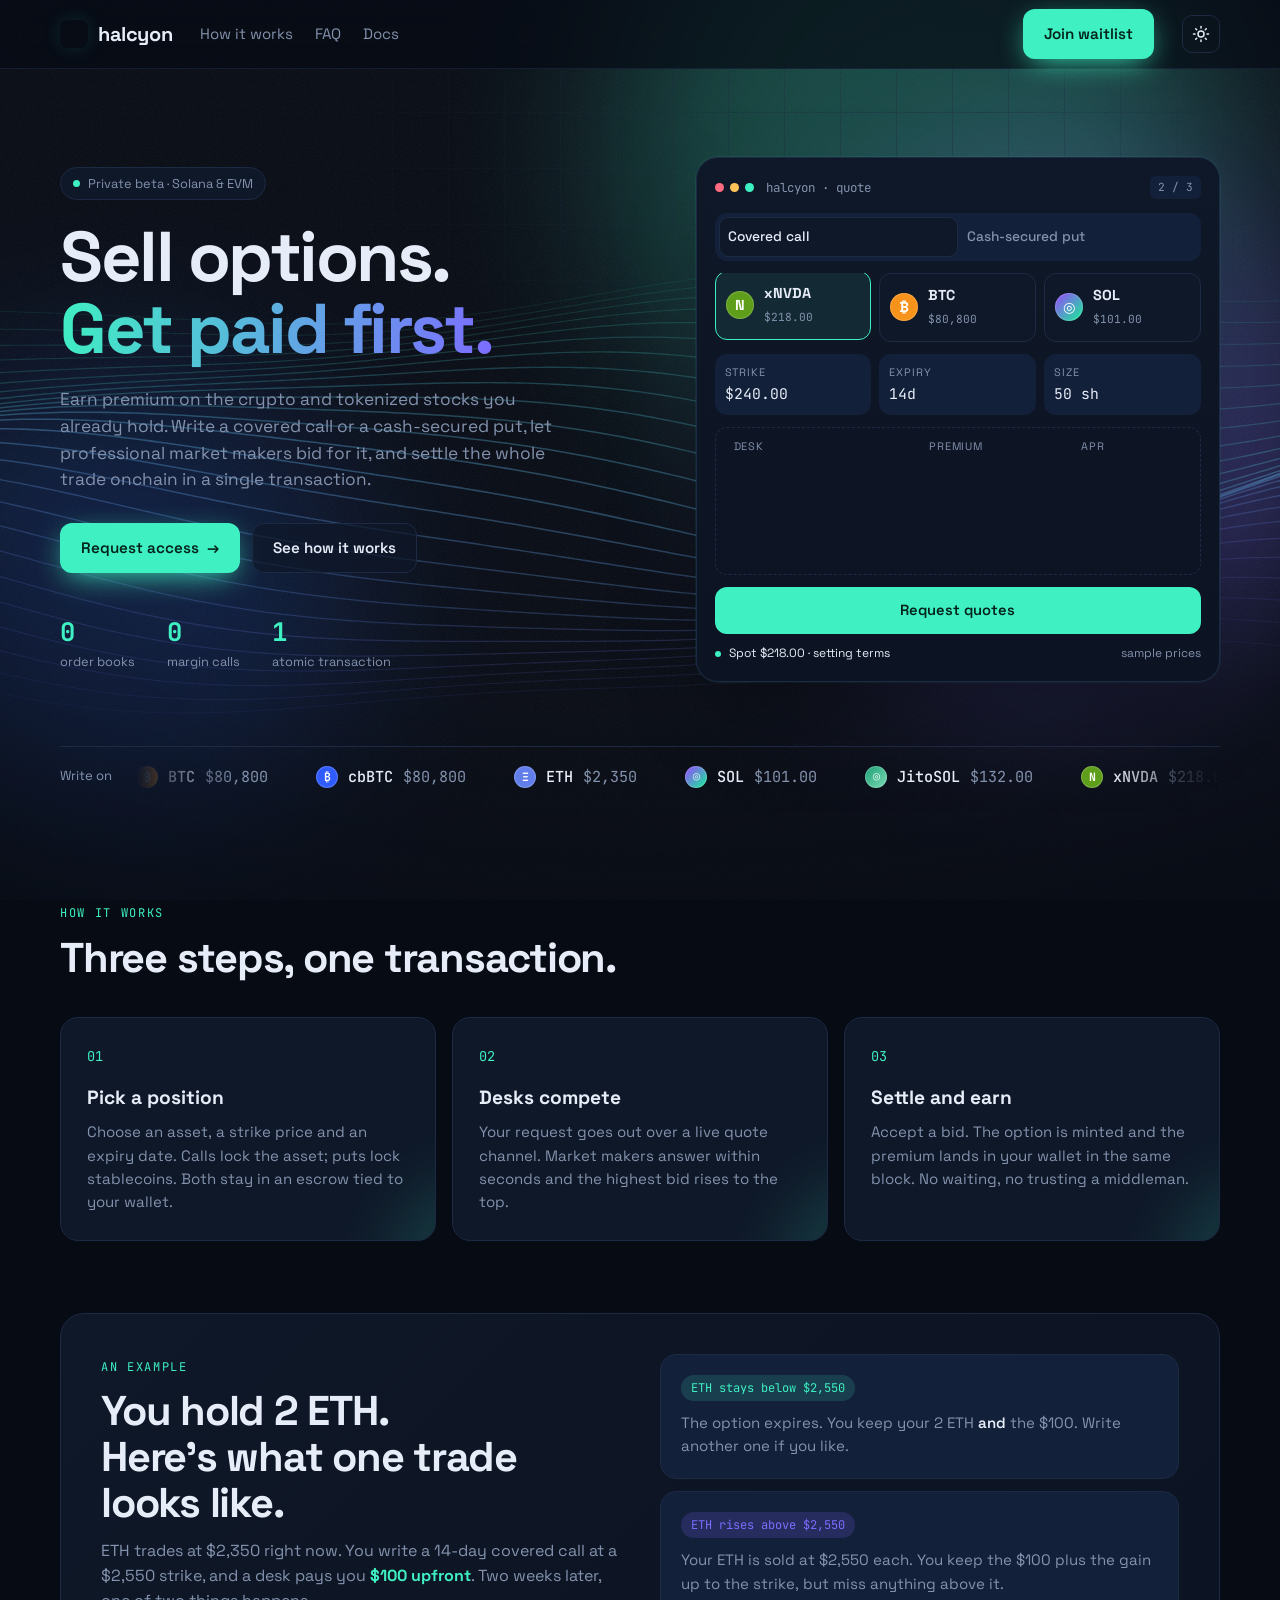
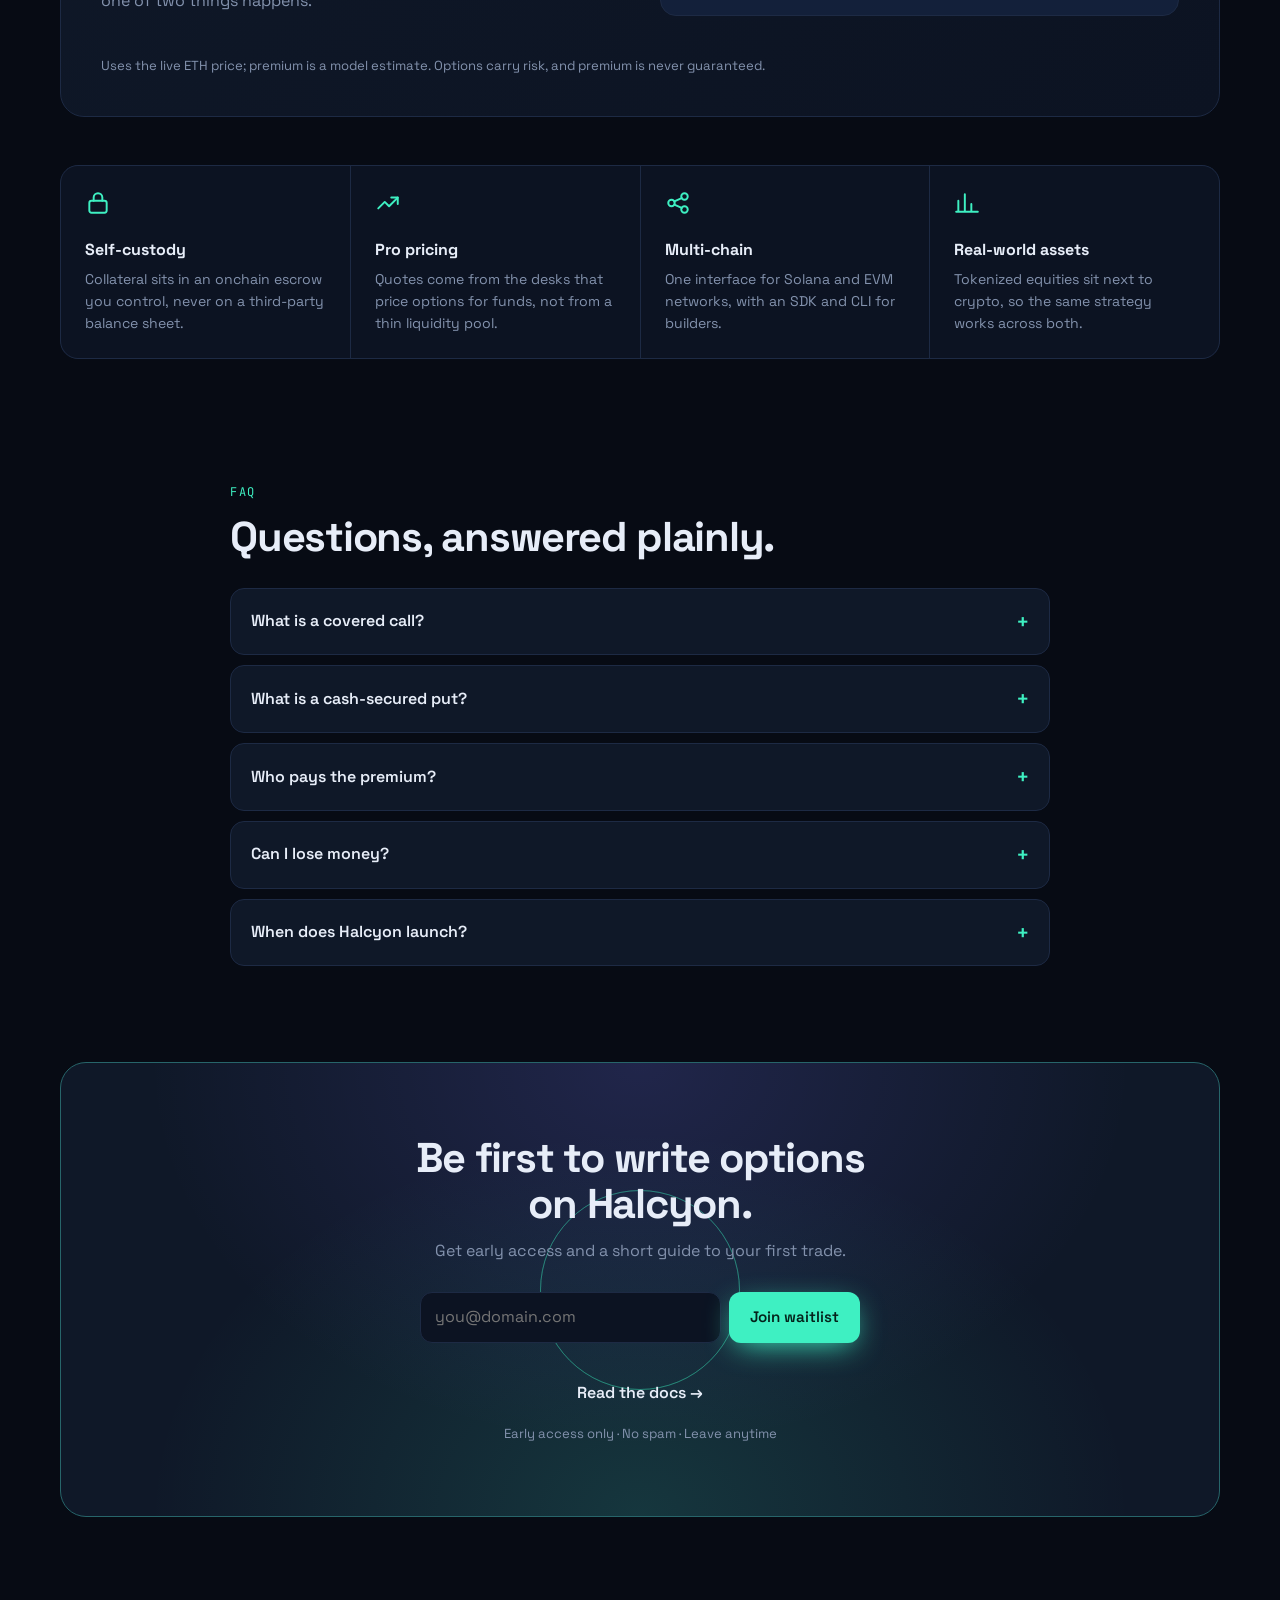
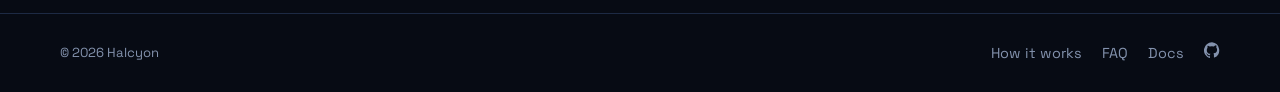
==== index.html @ 03e7f12b "First version of Halcyon site" ====
<!doctype html>
<html lang="en">
<head>
<meta charset="utf-8">
<meta name="viewport" content="width=device-width, initial-scale=1">
<title>Halcyon — Sell options, get paid first</title>
<meta name="description" content="Earn option premium on crypto and tokenized stocks. Market makers compete for your trade and it settles onchain in one transaction.">
<meta property="og:title" content="Halcyon — Sell options, get paid first">
<meta property="og:description" content="Earn option premium on crypto and tokenized stocks. Market makers compete, settlement is onchain.">
<meta property="og:type" content="website">
<meta property="og:url" content="https://usehalcyon.xyz/">
<link rel="canonical" href="https://usehalcyon.xyz/">
<meta name="twitter:card" content="summary">
<meta name="theme-color" content="#070b14">
<link rel="icon" href="favicon.svg" type="image/svg+xml">
<link rel="preconnect" href="https://fonts.googleapis.com">
<link rel="preconnect" href="https://fonts.gstatic.com" crossorigin>
<link href="https://fonts.googleapis.com/css2?family=Space+Grotesk:wght@400;500;600;700&family=JetBrains+Mono:wght@400;500&display=swap" rel="stylesheet">
<link rel="stylesheet" href="styles.css">
<script>try{var t=localStorage.getItem("halcyon-theme");if(t)document.documentElement.dataset.theme=t;}catch(e){}</script>
</head>
<body>
<a href="#main" class="skip">Skip to content</a>
<div class="bg" aria-hidden="true"><div class="aurora"><i></i><i></i><i></i></div><canvas id="waves"></canvas><div class="bg-grid"></div><div class="vignette"></div><div class="grain"></div></div>

<header class="nav">
  <div class="wrap nav-inner">
    <a href="index.html" class="logo"><span class="logo-mark" aria-hidden="true"></span><span>halcyon</span></a>
    <nav class="nav-links">
      <a href="#how">How it works</a>
      <a href="#faq">FAQ</a>
      <a href="docs.html">Docs</a>
    </nav>
    <a href="#waitlist" class="btn btn-primary btn-sm nav-cta">Join waitlist</a>
    <button class="theme-btn" id="themeBtn" aria-label="Toggle light or dark theme">
      <svg class="i-sun" width="18" height="18" viewBox="0 0 24 24" fill="none" stroke="currentColor" stroke-width="2" stroke-linecap="round"><circle cx="12" cy="12" r="4"/><path d="M12 2v2M12 20v2M4.9 4.9l1.4 1.4M17.7 17.7l1.4 1.4M2 12h2M20 12h2M4.9 19.1l1.4-1.4M17.7 6.3l1.4-1.4"/></svg>
      <svg class="i-moon" width="18" height="18" viewBox="0 0 24 24" fill="none" stroke="currentColor" stroke-width="2" stroke-linecap="round"><path d="M21 12.8A9 9 0 1 1 11.2 3a7 7 0 0 0 9.8 9.8z"/></svg>
    </button>
  </div>
</header>

<main id="main">
  <section class="hero wrap">
    <div class="hero-copy">
      <span class="pill"><span class="pulse"></span>Private beta · Solana &amp; EVM</span>
      <h1>Sell options.<br><span class="grad">Get paid first.</span></h1>
      <p class="lead">Earn premium on the crypto and tokenized stocks you already hold. Write a covered call or a cash-secured put, let professional market makers bid for it, and settle the whole trade onchain in a single transaction.</p>
      <div class="cta-row">
        <a href="#waitlist" class="btn btn-primary">Request access <span aria-hidden="true">→</span></a>
        <a href="#how" class="btn btn-ghost">See how it works</a>
      </div>
      <ul class="hero-facts">
        <li><strong>0</strong><span>order books</span></li>
        <li><strong>0</strong><span>margin calls</span></li>
        <li><strong>1</strong><span>atomic transaction</span></li>
      </ul>
    </div>

    <div class="demo" id="demo" aria-label="Animated example of requesting option quotes">
      <div class="demo-top">
        <span class="demo-dots" aria-hidden="true"><i></i><i></i><i></i></span>
        <span class="demo-title">halcyon · quote</span>
        <span class="demo-tag" id="demoStep">1 / 3</span>
      </div>

      <div class="seg" role="presentation">
        <span class="seg-btn active" data-side="call">Covered call</span>
        <span class="seg-btn" data-side="put">Cash-secured put</span>
        <span class="seg-ind"></span>
      </div>

      <div class="asset-row" id="assetRow"></div>

      <div class="fields">
        <div class="field"><span class="lbl">Strike</span><div class="val mono" id="strike">—</div></div>
        <div class="field"><span class="lbl">Expiry</span><div class="val mono" id="expiry">—</div></div>
        <div class="field"><span class="lbl">Size</span><div class="val mono" id="size">—</div></div>
      </div>

      <div class="bids" id="bids">
        <div class="bids-head"><span>Desk</span><span>Premium</span><span>APR</span></div>
        <div class="bids-list" id="bidsList"></div>
      </div>

      <div class="demo-btn" id="demoBtn">Request quotes</div>
      <div class="demo-foot"><span class="dot"></span><span id="demoStatus">Idle</span><span class="muted" id="demoSource">sample prices</span></div>
    </div>
  </section>

  <section class="logos wrap" aria-label="Supported assets">
    <span class="muted small">Write on</span>
    <div class="ticker">
      <div class="ticker-track">
        <span>BTC</span><span>ETH</span><span>SOL</span><span>xNVDA</span><span>xAAPL</span><span>xTSLA</span><span>xMSFT</span><span>xGOOGL</span><span>JitoSOL</span><span>cbBTC</span>
        <span aria-hidden="true">BTC</span><span aria-hidden="true">ETH</span><span aria-hidden="true">SOL</span><span aria-hidden="true">xNVDA</span><span aria-hidden="true">xAAPL</span><span aria-hidden="true">xTSLA</span><span aria-hidden="true">xMSFT</span><span aria-hidden="true">xGOOGL</span><span aria-hidden="true">JitoSOL</span><span aria-hidden="true">cbBTC</span>
      </div>
    </div>
  </section>

  <section class="how wrap" id="how">
    <span class="eyebrow">How it works</span>
    <h2 class="reveal">Three steps, one transaction.</h2>
    <div class="steps">
      <article class="step reveal">
        <span class="step-n mono">01</span>
        <h3>Pick a position</h3>
        <p>Choose an asset, a strike price and an expiry date. Calls lock the asset; puts lock stablecoins. Both stay in an escrow tied to your wallet.</p>
      </article>
      <article class="step reveal">
        <span class="step-n mono">02</span>
        <h3>Desks compete</h3>
        <p>Your request goes out over a live quote channel. Market makers answer within seconds and the highest bid rises to the top.</p>
      </article>
      <article class="step reveal">
        <span class="step-n mono">03</span>
        <h3>Settle and earn</h3>
        <p>Accept a bid. The option is minted and the premium lands in your wallet in the same block. No waiting, no trusting a middleman.</p>
      </article>
    </div>
  </section>

  <section class="example wrap" aria-labelledby="exTitle">
    <div class="ex-card reveal">
      <div class="ex-intro">
        <span class="eyebrow">An example</span>
        <h2 id="exTitle">You hold 2 ETH.<br>Here's what one trade looks like.</h2>
        <p class="muted">ETH trades at <span id="exSpot">$2,350</span> right now. You write a 14-day covered call at a <span class="exStrike">$2,550</span> strike, and a desk pays you <strong class="hl"><span class="exPrem">$40</span> upfront</strong>. Two weeks later, one of two things happens.</p>
      </div>
      <div class="ex-outcomes">
        <div class="outcome">
          <span class="tag tag-ok">ETH stays below <span class="exStrike">$2,550</span></span>
          <p>The option expires. You keep your 2 ETH <em>and</em> the <span class="exPrem">$40</span>. Write another one if you like.</p>
        </div>
        <div class="outcome">
          <span class="tag tag-alt">ETH rises above <span class="exStrike">$2,550</span></span>
          <p>Your ETH is sold at <span class="exStrike">$2,550</span> each. You keep the <span class="exPrem">$40</span> plus the gain up to the strike, but miss anything above it.</p>
        </div>
      </div>
      <p class="ex-note small muted">Uses the live ETH price; premium is a model estimate. Options carry risk, and premium is never guaranteed.</p>
    </div>
  </section>

  <section class="features wrap">
    <div class="feat reveal">
      <svg class="ico" viewBox="0 0 24 24" fill="none" stroke="currentColor" stroke-width="1.8" stroke-linecap="round" stroke-linejoin="round"><rect x="4" y="10" width="16" height="11" rx="2"/><path d="M8 10V7a4 4 0 0 1 8 0v3"/></svg>
      <h3>Self-custody</h3><p>Collateral sits in an onchain escrow you control, never on a third-party balance sheet.</p>
    </div>
    <div class="feat reveal">
      <svg class="ico" viewBox="0 0 24 24" fill="none" stroke="currentColor" stroke-width="1.8" stroke-linecap="round" stroke-linejoin="round"><path d="M3 17l6-6 4 4 8-8"/><path d="M15 7h6v6"/></svg>
      <h3>Pro pricing</h3><p>Quotes come from the desks that price options for funds, not from a thin liquidity pool.</p>
    </div>
    <div class="feat reveal">
      <svg class="ico" viewBox="0 0 24 24" fill="none" stroke="currentColor" stroke-width="1.8" stroke-linecap="round" stroke-linejoin="round"><circle cx="6" cy="12" r="3"/><circle cx="18" cy="6" r="3"/><circle cx="18" cy="18" r="3"/><path d="M8.6 10.6l6.8-3.2M8.6 13.4l6.8 3.2"/></svg>
      <h3>Multi-chain</h3><p>One interface for Solana and EVM networks, with an SDK and CLI for builders.</p>
    </div>
    <div class="feat reveal">
      <svg class="ico" viewBox="0 0 24 24" fill="none" stroke="currentColor" stroke-width="1.8" stroke-linecap="round" stroke-linejoin="round"><path d="M4 20V10M10 20V4M16 20v-7M22 20H2"/></svg>
      <h3>Real-world assets</h3><p>Tokenized equities sit next to crypto, so the same strategy works across both.</p>
    </div>
  </section>

  <section class="faq wrap" id="faq">
    <span class="eyebrow">FAQ</span>
    <h2 class="reveal">Questions, answered plainly.</h2>
    <div class="faq-list">
      <details class="reveal">
        <summary>What is a covered call?</summary>
        <p>You agree to sell an asset you own at a set price (the strike) if it rises above that price before a set date. In return, a buyer pays you a fee, called premium, right away.</p>
      </details>
      <details class="reveal">
        <summary>What is a cash-secured put?</summary>
        <p>You agree to buy an asset at a set price if it falls below that price. You lock the stablecoins needed to buy it, and you get paid premium upfront for making that promise.</p>
      </details>
      <details class="reveal">
        <summary>Who pays the premium?</summary>
        <p>Professional market makers. They bid against each other for your trade, so you see several prices and pick the best one.</p>
      </details>
      <details class="reveal">
        <summary>Can I lose money?</summary>
        <p>Yes. With a call, you give up gains above the strike. With a put, you may end up buying an asset that keeps falling. Premium softens this, but doesn't remove it.</p>
      </details>
      <details class="reveal">
        <summary>When does Halcyon launch?</summary>
        <p>We're in private beta. Join the waitlist and we'll email you when your spot opens up.</p>
      </details>
    </div>
  </section>

  <section class="waitlist wrap" id="waitlist">
    <div class="wl-card">
      <div class="rings" aria-hidden="true"><span></span><span></span><span></span></div>
      <h2>Be first to write options<br>on Halcyon.</h2>
      <p class="muted wl-sub">Get early access and a short guide to your first trade.</p>
      <form class="wl-form" id="wlForm" name="waitlist" method="POST" action="/thanks.html" data-netlify="true" netlify-honeypot="company">
        <input type="hidden" name="form-name" value="waitlist">
        <p class="hp"><label>Company <input name="company" tabindex="-1" autocomplete="off"></label></p>
        <label for="wlEmail" class="sr-only">Email address</label>
        <input id="wlEmail" type="email" name="email" required placeholder="you@domain.com" autocomplete="email">
        <button class="btn btn-primary" type="submit" id="wlBtn">Join waitlist</button>
      </form>
      <p class="wl-msg" id="wlMsg" role="status" aria-live="polite"></p>
      <a href="docs.html" class="link">Read the docs →</a>
      <p class="muted small">Early access only · No spam · Leave anytime</p>
    </div>
  </section>
</main>

<footer class="foot">
  <div class="wrap foot-inner">
    <span class="muted small">© 2026 Halcyon</span>
    <div class="foot-links">
      <a href="#how">How it works</a>
      <a href="#faq">FAQ</a>
      <a href="docs.html">Docs</a>
      <a href="https://github.com/halcyon-rh" target="_blank" rel="noopener" aria-label="GitHub"><svg width="16" height="16" viewBox="0 0 24 24" fill="currentColor"><path d="M12 .5a12 12 0 0 0-3.8 23.4c.6.1.8-.3.8-.6v-2c-3.3.7-4-1.6-4-1.6-.6-1.4-1.4-1.8-1.4-1.8-1-.7.1-.7.1-.7 1.2.1 1.8 1.2 1.8 1.2 1 1.8 2.8 1.3 3.5 1 .1-.8.4-1.3.7-1.6-2.7-.3-5.5-1.3-5.5-5.9 0-1.3.5-2.4 1.2-3.2-.1-.3-.5-1.5.1-3.2 0 0 1-.3 3.3 1.2a11.5 11.5 0 0 1 6 0C17.3 4.7 18.3 5 18.3 5c.7 1.7.2 2.9.1 3.2.8.8 1.2 1.9 1.2 3.2 0 4.6-2.8 5.6-5.5 5.9.4.4.8 1.1.8 2.2v3.3c0 .3.2.7.8.6A12 12 0 0 0 12 .5z"/></svg></a>
    </div>
  </div>
</footer>

<script src="app.js"></script>
</body>
</html>
---- styles.css ----
:root {
  --bg: #070b14;
  --bg-2: #0c1322;
  --card: #0f1828;
  --card-2: #13203a;
  --line: #1d2a44;
  --text: #e7edf8;
  --muted: #8392ad;
  --accent: #3ef0c2;
  --accent-2: #7c6cff;
  --accent-ink: #04221a;
  --glow: rgba(62, 240, 194, .14);
  --glow-2: rgba(124, 108, 255, .16);
  --radius: 18px;
}
:root[data-theme="light"] {
  --bg: #f5f7fb;
  --bg-2: #ffffff;
  --card: #ffffff;
  --card-2: #eef2f9;
  --line: #dde3ee;
  --text: #0b1322;
  --muted: #5b6880;
  --accent: #0fb38c;
  --accent-2: #5b4be0;
  --accent-ink: #ffffff;
  --glow: rgba(15, 179, 140, .12);
  --glow-2: rgba(91, 75, 224, .10);
}

* { box-sizing: border-box; margin: 0; padding: 0; }
html { scroll-behavior: smooth; }
body {
  font-family: "Space Grotesk", system-ui, sans-serif;
  background: var(--bg);
  color: var(--text);
  line-height: 1.55;
  overflow-x: hidden;
  transition: background .3s, color .3s;
}
a { color: inherit; text-decoration: none; }
.mono { font-family: "JetBrains Mono", ui-monospace, monospace; }
.muted { color: var(--muted); }
.small { font-size: .82rem; }
.wrap { width: min(1160px, 100% - 32px); margin-inline: auto; }

/* background */
.bg { position: fixed; inset: 0; z-index: -1; pointer-events: none; overflow: hidden; }
.bg > * { position: absolute; inset: 0; }

/* slow-moving coloured light */
.aurora { filter: blur(90px); opacity: .85; }
.aurora i { position: absolute; border-radius: 50%; mix-blend-mode: screen; }
.aurora i:nth-child(1) { width: 48vw; height: 48vw; left: 48%; top: -18%; background: var(--accent); opacity: .30; animation: drift1 26s ease-in-out infinite alternate; }
.aurora i:nth-child(2) { width: 42vw; height: 42vw; left: 62%; top: 18%; background: var(--accent-2); opacity: .40; animation: drift2 32s ease-in-out infinite alternate; }
.aurora i:nth-child(3) { width: 38vw; height: 38vw; left: -10%; top: 40%; background: #2b6cff; opacity: .22; animation: drift3 38s ease-in-out infinite alternate; }
@keyframes drift1 { to { transform: translate(-14vw, 10vh) scale(1.15); } }
@keyframes drift2 { to { transform: translate(-22vw, -6vh) scale(.9); } }
@keyframes drift3 { to { transform: translate(18vw, -14vh) scale(1.2); } }

/* flowing lines (drawn in app.js) */
#waves { width: 100%; height: 100%; transition: opacity .3s linear; }

.bg-grid {
  background-image:
    linear-gradient(var(--line) 1px, transparent 1px),
    linear-gradient(90deg, var(--line) 1px, transparent 1px);
  background-size: 56px 56px;
  mask-image: radial-gradient(ellipse 70% 55% at 70% 15%, #000 10%, transparent 70%);
  opacity: .35;
}

/* soft dark edges keep focus in the middle */
.vignette { background: radial-gradient(ellipse 120% 90% at 50% 30%, transparent 50%, var(--bg) 100%); }

/* film grain */
.grain {
  inset: -50%;
  background-image: url("data:image/svg+xml;utf8,<svg xmlns='http://www.w3.org/2000/svg' width='160' height='160'><filter id='n'><feTurbulence type='fractalNoise' baseFrequency='.85' numOctaves='3' stitchTiles='stitch'/></filter><rect width='100%' height='100%' filter='url(%23n)'/></svg>");
  opacity: .07; mix-blend-mode: overlay;
  animation: grain 1.2s steps(4) infinite;
}
@keyframes grain { 25% { transform: translate(-3%, 2%); } 50% { transform: translate(2%, -3%); } 75% { transform: translate(-2%, -1%); } }

:root[data-theme="light"] .aurora { opacity: .35; }
:root[data-theme="light"] .aurora i { mix-blend-mode: multiply; }
:root[data-theme="light"] .grain { opacity: .05; mix-blend-mode: multiply; }

/* nav */
.nav { position: sticky; top: 0; z-index: 20; backdrop-filter: blur(14px); background: color-mix(in srgb, var(--bg) 70%, transparent); border-bottom: 1px solid color-mix(in srgb, var(--line) 60%, transparent); }
.nav-inner { display: flex; align-items: center; gap: 28px; height: 68px; }
.logo { display: flex; align-items: center; gap: 10px; font-weight: 700; font-size: 1.25rem; letter-spacing: -.02em; }
.logo-mark { width: 28px; height: 28px; border-radius: 8px; background: url(logo/halcyon-mark.svg) center / contain no-repeat; box-shadow: 0 0 18px var(--glow); flex: none; }
.logo-dot { color: var(--accent); }
.nav-links { display: flex; gap: 22px; font-size: .94rem; color: var(--muted); }
.nav-links a:hover { color: var(--text); }
.nav-cta { margin-left: auto; }
.btn-sm { padding: 8px 14px; font-size: .86rem; border-radius: 10px; box-shadow: none; }
.theme-btn .i-moon { display: none; }
:root[data-theme="light"] .theme-btn .i-sun { display: none; }
:root[data-theme="light"] .theme-btn .i-moon { display: block; }
.theme-btn { background: none; border: 1px solid var(--line); color: var(--text); width: 38px; height: 38px; border-radius: 10px; display: grid; place-items: center; cursor: pointer; }
.theme-btn:hover { border-color: var(--accent); }

/* buttons */
.btn { display: inline-flex; align-items: center; justify-content: center; gap: 8px; padding: 12px 20px; border-radius: 12px; font: inherit; font-weight: 600; font-size: .95rem; cursor: pointer; border: 1px solid transparent; transition: transform .15s, box-shadow .2s, background .2s; }
.btn:active { transform: scale(.98); }
.btn-primary { background: var(--accent); color: var(--accent-ink); box-shadow: 0 8px 30px -8px var(--accent); }
.btn-primary:hover { box-shadow: 0 10px 40px -6px var(--accent); }
.btn-ghost { border-color: var(--line); color: var(--text); background: color-mix(in srgb, var(--card) 70%, transparent); }
.btn-ghost:hover { border-color: var(--muted); }
.btn-block { width: 100%; }

/* hero */
.hero { display: grid; grid-template-columns: 1.05fr .95fr; gap: 56px; align-items: center; padding: 88px 0 64px; }
.pill { display: inline-flex; align-items: center; gap: 8px; font-size: .8rem; padding: 6px 12px; border-radius: 999px; border: 1px solid var(--line); color: var(--muted); background: var(--card); }
.pulse { width: 7px; height: 7px; border-radius: 50%; background: var(--accent); box-shadow: 0 0 0 0 var(--accent); animation: pulse 1.8s infinite; }
@keyframes pulse { 70% { box-shadow: 0 0 0 8px transparent; } 100% { box-shadow: 0 0 0 0 transparent; } }
h1 { font-size: clamp(2.6rem, 6vw, 4.4rem); line-height: 1.02; letter-spacing: -.035em; margin: 22px 0 20px; font-weight: 700; }
.grad { background: linear-gradient(100deg, var(--accent), var(--accent-2)); -webkit-background-clip: text; background-clip: text; color: transparent; }
.lead { color: var(--muted); font-size: 1.08rem; max-width: 520px; }
.cta-row { display: flex; gap: 12px; margin-top: 30px; flex-wrap: wrap; }
.hero-facts { list-style: none; display: flex; gap: 32px; margin-top: 40px; }
.hero-facts li { display: flex; flex-direction: column; }
.hero-facts strong { font-family: "JetBrains Mono", monospace; font-size: 1.6rem; color: var(--accent); }
.hero-facts span { font-size: .8rem; color: var(--muted); }

/* demo */
.demo { background: linear-gradient(180deg, var(--card), var(--bg-2)); border: 1px solid var(--line); border-radius: 22px; padding: 18px; box-shadow: 0 40px 80px -30px rgba(0,0,0,.5), 0 0 0 1px color-mix(in srgb, var(--accent) 8%, transparent); }
.demo-top { display: flex; justify-content: space-between; align-items: center; margin-bottom: 14px; }
.demo-title { font-family: "JetBrains Mono", monospace; font-size: .78rem; color: var(--muted); }
.demo-tag { font-family: "JetBrains Mono", monospace; font-size: .7rem; padding: 3px 8px; border-radius: 6px; background: var(--card-2); color: var(--muted); }
.seg { position: relative; display: grid; grid-template-columns: 1fr 1fr; background: var(--card-2); border-radius: 12px; padding: 4px; margin-bottom: 12px; }
.seg-btn { position: relative; z-index: 1; background: none; border: 0; padding: 9px; font: inherit; font-size: .86rem; font-weight: 500; color: var(--muted); cursor: pointer; transition: color .25s; }
.seg-btn.active { color: var(--text); }
.seg-ind { position: absolute; top: 4px; bottom: 4px; left: 4px; width: calc(50% - 4px); border-radius: 9px; background: var(--card); border: 1px solid var(--line); transition: transform .35s cubic-bezier(.6,.1,.2,1); }
.seg[data-side="put"] .seg-ind { transform: translateX(100%); }

.asset-row { display: flex; gap: 8px; margin-bottom: 12px; overflow: hidden; }
.asset { flex: 1; min-width: 0; padding: 10px; border-radius: 12px; border: 1px solid var(--line); background: var(--card); transition: border-color .25s, background .25s, transform .25s; }
.asset.sel { border-color: var(--accent); background: color-mix(in srgb, var(--accent) 8%, var(--card)); transform: translateY(-2px); }
.asset b { display: block; font-size: .9rem; }
.asset small { font-family: "JetBrains Mono", monospace; font-size: .7rem; color: var(--muted); }

.fields { display: grid; grid-template-columns: repeat(3, 1fr); gap: 8px; margin-bottom: 12px; }
.field { padding: 10px; border-radius: 12px; background: var(--card-2); }
.field label { display: block; font-size: .68rem; text-transform: uppercase; letter-spacing: .08em; color: var(--muted); }
.field .val { font-size: .92rem; margin-top: 2px; min-height: 1.4em; }
.val.flash { animation: flash .5s; }
@keyframes flash { from { color: var(--accent); } }

.bids { border: 1px dashed var(--line); border-radius: 12px; padding: 10px; margin-bottom: 12px; min-height: 148px; }
.bids-head, .bid { display: grid; grid-template-columns: 1.3fr 1fr .7fr; gap: 8px; font-size: .8rem; }
.bids-head { color: var(--muted); font-size: .68rem; text-transform: uppercase; letter-spacing: .08em; padding: 0 8px 6px; }
.bid { font-family: "JetBrains Mono", monospace; padding: 7px 8px; border-radius: 8px; animation: slideIn .35s both; }
.bid.best { background: color-mix(in srgb, var(--accent) 12%, transparent); color: var(--accent); }
@keyframes slideIn { from { opacity: 0; transform: translateY(6px); } }
.demo-foot { display: flex; align-items: center; gap: 8px; margin-top: 10px; font-size: .75rem; }
.demo-foot .muted { margin-left: auto; }
.dot { width: 6px; height: 6px; border-radius: 50%; background: var(--accent); }

/* ticker */
.logos { display: flex; align-items: center; gap: 24px; padding: 18px 0 40px; border-top: 1px solid var(--line); }
.ticker { overflow: hidden; flex: 1; mask-image: linear-gradient(90deg, transparent, #000 10%, #000 90%, transparent); }
.ticker-track { display: flex; gap: 48px; width: max-content; animation: scroll 30s linear infinite; font-family: "JetBrains Mono", monospace; color: var(--muted); font-size: .95rem; }
@keyframes scroll { to { transform: translateX(-50%); } }

/* how */
.how { padding: 72px 0 40px; }
h2 { font-size: clamp(1.8rem, 3.6vw, 2.6rem); letter-spacing: -.03em; line-height: 1.1; }
.steps { display: grid; grid-template-columns: repeat(3, 1fr); gap: 16px; margin-top: 36px; }
.step { padding: 26px; border-radius: var(--radius); background: var(--card); border: 1px solid var(--line); position: relative; overflow: hidden; }
.step::after { content: ""; position: absolute; inset: auto -40% -60% auto; width: 200px; height: 200px; border-radius: 50%; background: var(--glow); filter: blur(30px); }
.step-n { color: var(--accent); font-size: .85rem; }
.step h3 { margin: 14px 0 8px; font-size: 1.2rem; }
.step p { color: var(--muted); font-size: .94rem; }

.features { display: grid; grid-template-columns: repeat(4, 1fr); gap: 1px; background: var(--line); border: 1px solid var(--line); border-radius: var(--radius); overflow: hidden; margin: 24px auto 96px; }
.feat { background: var(--bg-2); padding: 24px; }
.feat h3 { font-size: 1rem; margin-bottom: 6px; }
.feat p { color: var(--muted); font-size: .88rem; }

/* waitlist */
.waitlist { padding-bottom: 96px; }
.wl-card { position: relative; overflow: hidden; text-align: center; padding: 72px 24px; border-radius: 26px; border: 1px solid color-mix(in srgb, var(--accent) 30%, var(--line)); background: radial-gradient(ellipse at 50% 0%, var(--glow-2), transparent 60%), radial-gradient(ellipse at 50% 100%, var(--glow), transparent 60%), var(--card); }
.rings { position: absolute; inset: 0; display: grid; place-items: center; pointer-events: none; }
.rings span { position: absolute; border: 1px solid color-mix(in srgb, var(--accent) 18%, transparent); border-radius: 50%; width: 200px; height: 200px; animation: ring 6s linear infinite; }
.rings span:nth-child(2) { animation-delay: 2s; }
.rings span:nth-child(3) { animation-delay: 4s; }
@keyframes ring { from { transform: scale(.5); opacity: 1; } to { transform: scale(4); opacity: 0; } }
.wl-card > *:not(.rings) { position: relative; }
.wl-form { display: flex; gap: 8px; max-width: 440px; margin: 28px auto 10px; }
.wl-form input { flex: 1; min-width: 0; padding: 12px 14px; border-radius: 12px; border: 1px solid var(--line); background: var(--bg-2); color: var(--text); font: inherit; }
.wl-form input:focus { outline: 2px solid var(--accent); outline-offset: 1px; }
.wl-msg { min-height: 1.4em; color: var(--accent); font-size: .9rem; margin-bottom: 8px; }
.link { display: inline-block; font-weight: 600; margin-bottom: 18px; }
.link:hover { color: var(--accent); }

/* footer */
.foot { border-top: 1px solid var(--line); padding: 28px 0; }
.foot-inner { display: flex; justify-content: space-between; align-items: center; gap: 16px; flex-wrap: wrap; }
.foot-links { display: flex; align-items: center; gap: 20px; color: var(--muted); font-size: .9rem; }
.foot-links a:hover { color: var(--text); }

/* accessibility helpers */
.skip { position: absolute; left: 16px; top: -60px; z-index: 50; background: var(--accent); color: var(--accent-ink); padding: 8px 14px; border-radius: 8px; font-weight: 600; }
.skip:focus { top: 12px; }
.sr-only { position: absolute; width: 1px; height: 1px; overflow: hidden; clip: rect(0 0 0 0); white-space: nowrap; }
.hp { position: absolute; left: -9999px; }
a:focus-visible, button:focus-visible, summary:focus-visible { outline: 2px solid var(--accent); outline-offset: 3px; border-radius: 8px; }
.btn[disabled] { opacity: .6; cursor: progress; }

/* section labels */
.eyebrow { display: inline-block; font-family: "JetBrains Mono", monospace; font-size: .75rem; text-transform: uppercase; letter-spacing: .14em; color: var(--accent); margin-bottom: 12px; }

/* demo extras */
.demo-dots { display: flex; gap: 6px; }
.demo-dots i { width: 9px; height: 9px; border-radius: 50%; background: var(--line); }
.demo-dots i:first-child { background: #ff6b81; } .demo-dots i:nth-child(2) { background: #ffc35a; } .demo-dots i:nth-child(3) { background: var(--accent); }
.demo-top { gap: 12px; } .demo-title { margin-right: auto; }
.demo-btn { text-align: center; padding: 12px; border-radius: 12px; font-weight: 600; font-size: .92rem; background: var(--accent); color: var(--accent-ink); transition: background .3s; }
.field .lbl { display: block; font-size: .68rem; text-transform: uppercase; letter-spacing: .08em; color: var(--muted); }

/* asset badges */
.coin { flex: none; display: inline-grid; place-items: center; width: 28px; height: 28px; border-radius: 50%; background: var(--c); color: #fff; font-weight: 700; font-size: .9rem; line-height: 1; box-shadow: inset 0 0 0 1px rgba(255,255,255,.18); }
.coin { position: relative; overflow: hidden; }
.coin img { position: absolute; inset: 0; width: 100%; height: 100%; object-fit: cover; border-radius: 50%; opacity: 0; transition: opacity .2s; }
.coin.has-img { background: transparent; box-shadow: none; color: transparent; }
.coin.has-img img { opacity: 1; }
.asset { display: flex; align-items: center; gap: 10px; }
.asset > div { min-width: 0; }
.tk { display: inline-flex; align-items: center; gap: 10px; }
.tk .coin { width: 22px; height: 22px; font-size: .72rem; }
.tk b { color: var(--text); font-weight: 500; }
.tk em, .asset em { font-style: normal; font-size: .85em; }
.up { color: var(--accent); }
.down { color: #ff7a8a; }

/* example */
.example { padding: 32px 0 24px; }
.ex-card { display: grid; grid-template-columns: 1fr 1fr; gap: 40px; padding: 40px; border-radius: 24px; background: linear-gradient(135deg, var(--card), var(--bg-2)); border: 1px solid var(--line); }
.ex-intro h2 { margin-bottom: 14px; }
.hl { color: var(--accent); }
.ex-outcomes { display: grid; gap: 12px; align-content: center; }
.outcome { padding: 20px; border-radius: 16px; background: var(--card-2); border: 1px solid var(--line); }
.outcome p { color: var(--muted); font-size: .94rem; margin-top: 10px; }
.outcome em { color: var(--text); font-style: normal; font-weight: 600; }
.tag { display: inline-block; font-family: "JetBrains Mono", monospace; font-size: .75rem; padding: 4px 10px; border-radius: 999px; }
.tag-ok { background: color-mix(in srgb, var(--accent) 15%, transparent); color: var(--accent); }
.tag-alt { background: color-mix(in srgb, var(--accent-2) 18%, transparent); color: var(--accent-2); }
.ex-note { grid-column: 1 / -1; }

/* feature icons */
.ico { width: 26px; height: 26px; color: var(--accent); margin-bottom: 14px; }

/* faq */
.faq { padding: 24px 0 96px; max-width: 820px; }
.faq h2 { margin-bottom: 28px; }
.faq-list { display: grid; gap: 10px; }
.faq details { border: 1px solid var(--line); border-radius: 14px; background: var(--card); transition: border-color .2s; }
.faq details[open] { border-color: color-mix(in srgb, var(--accent) 40%, var(--line)); }
.faq summary { list-style: none; cursor: pointer; padding: 18px 20px; font-weight: 600; display: flex; justify-content: space-between; align-items: center; gap: 16px; }
.faq summary::-webkit-details-marker { display: none; }
.faq summary::after { content: "+"; font-family: "JetBrains Mono", monospace; color: var(--accent); font-size: 1.2rem; transition: transform .2s; }
.faq details[open] summary::after { transform: rotate(45deg); }
.faq details p { padding: 0 20px 18px; color: var(--muted); }

/* waitlist extras */
.wl-sub { margin-top: 12px; }
.wl-msg.err { color: #ff7a8a; }
.wl-msg.info { color: #ffc35a; }
:root[data-theme="light"] .wl-msg.info { color: #a86a00; }

/* scroll reveal */
.js .reveal { opacity: 0; transform: translateY(16px); transition: opacity .6s ease-out, transform .6s ease-out; }
.js .reveal.in { opacity: 1; transform: none; }

/* light-mode tuning */
:root[data-theme="light"] .demo { box-shadow: 0 30px 60px -30px rgba(20,30,60,.25); }
:root[data-theme="light"] .bg-grid { opacity: .7; }

/* responsive */
@media (max-width: 900px) {
  .hero { grid-template-columns: 1fr; padding-top: 48px; gap: 40px; }
  .steps { grid-template-columns: 1fr; }
  .features { grid-template-columns: 1fr 1fr; }
  .ex-card { grid-template-columns: 1fr; padding: 28px; gap: 24px; }
}
@media (max-width: 560px) {
  .nav-links { display: none; }
  .nav-inner { gap: 12px; }
  .ex-card { padding: 22px; }
  .features { grid-template-columns: 1fr; }
  .wl-form { flex-direction: column; }
  .hero-facts { gap: 22px; }
  .fields { grid-template-columns: 1fr 1fr 1fr; }
  .asset small { display: none; }
}
@media (prefers-reduced-motion: reduce) {
  *, *::before, *::after { animation: none !important; transition: none !important; }
}
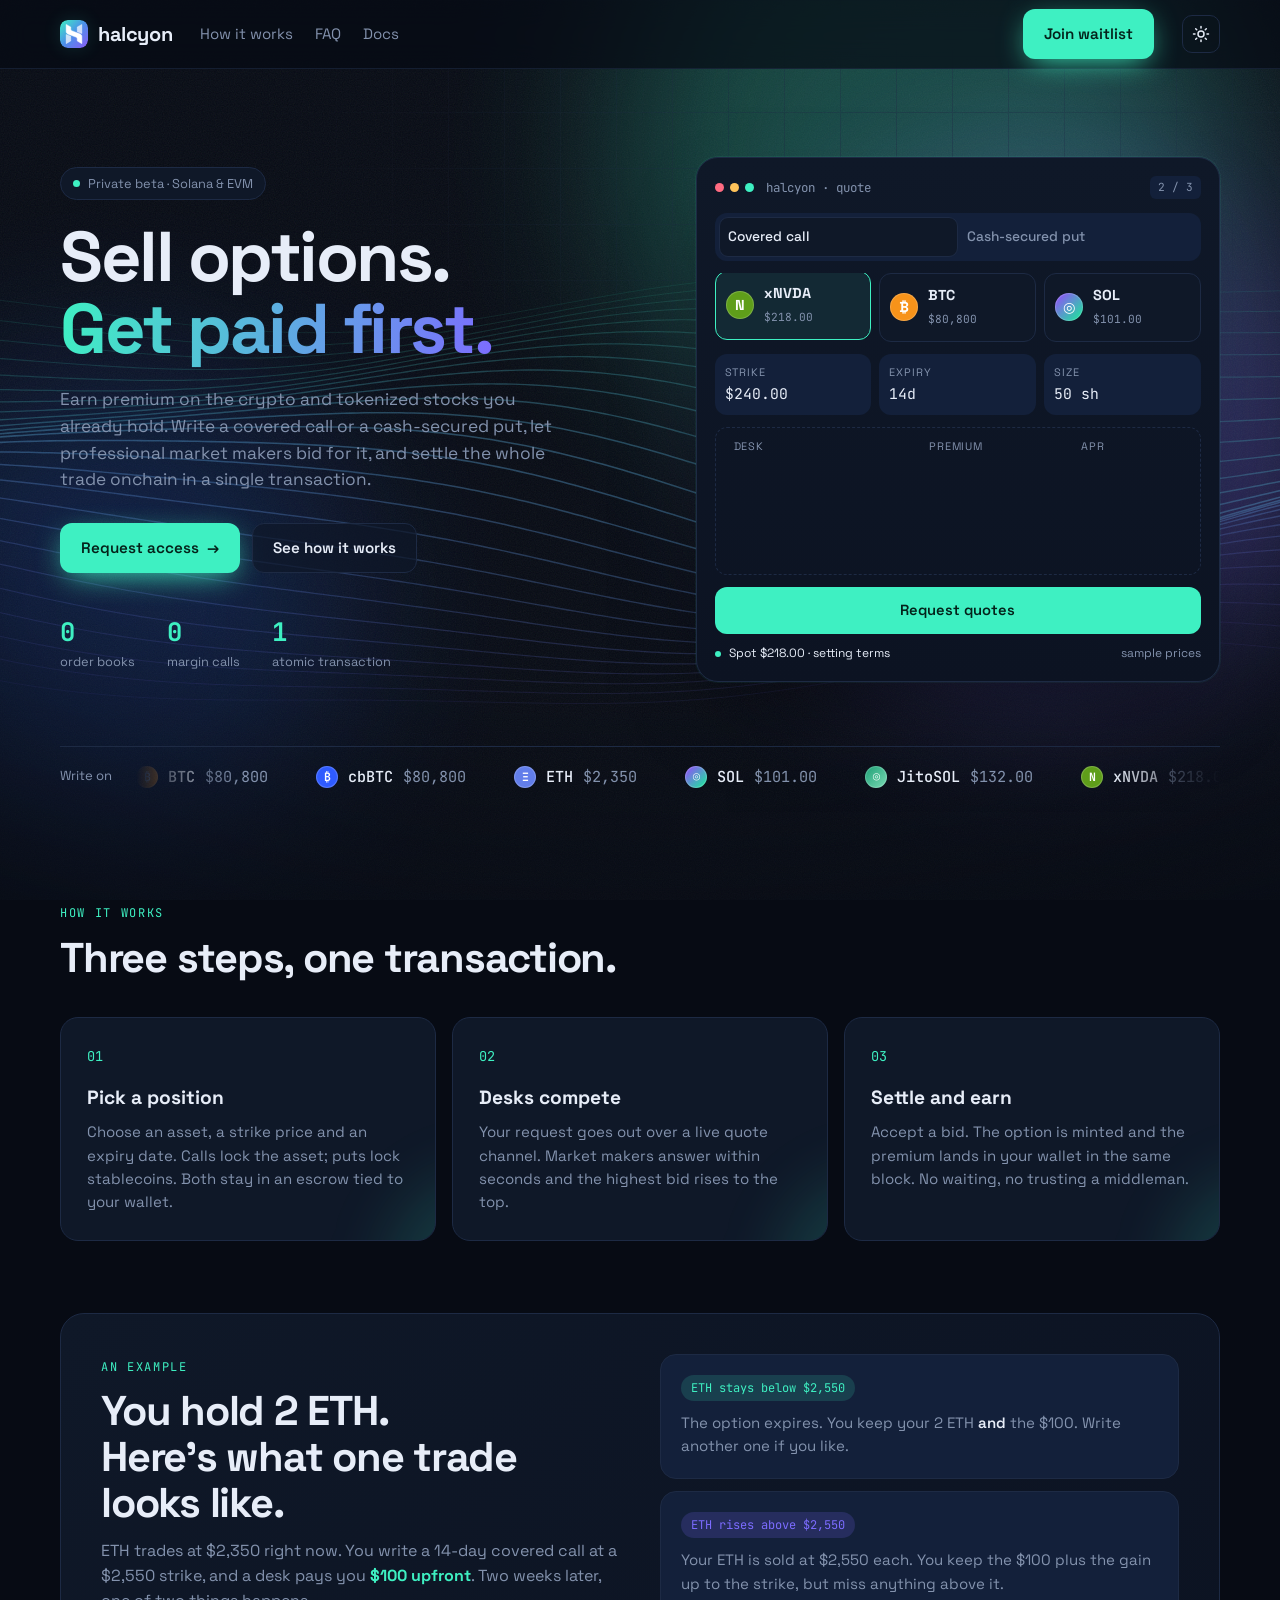
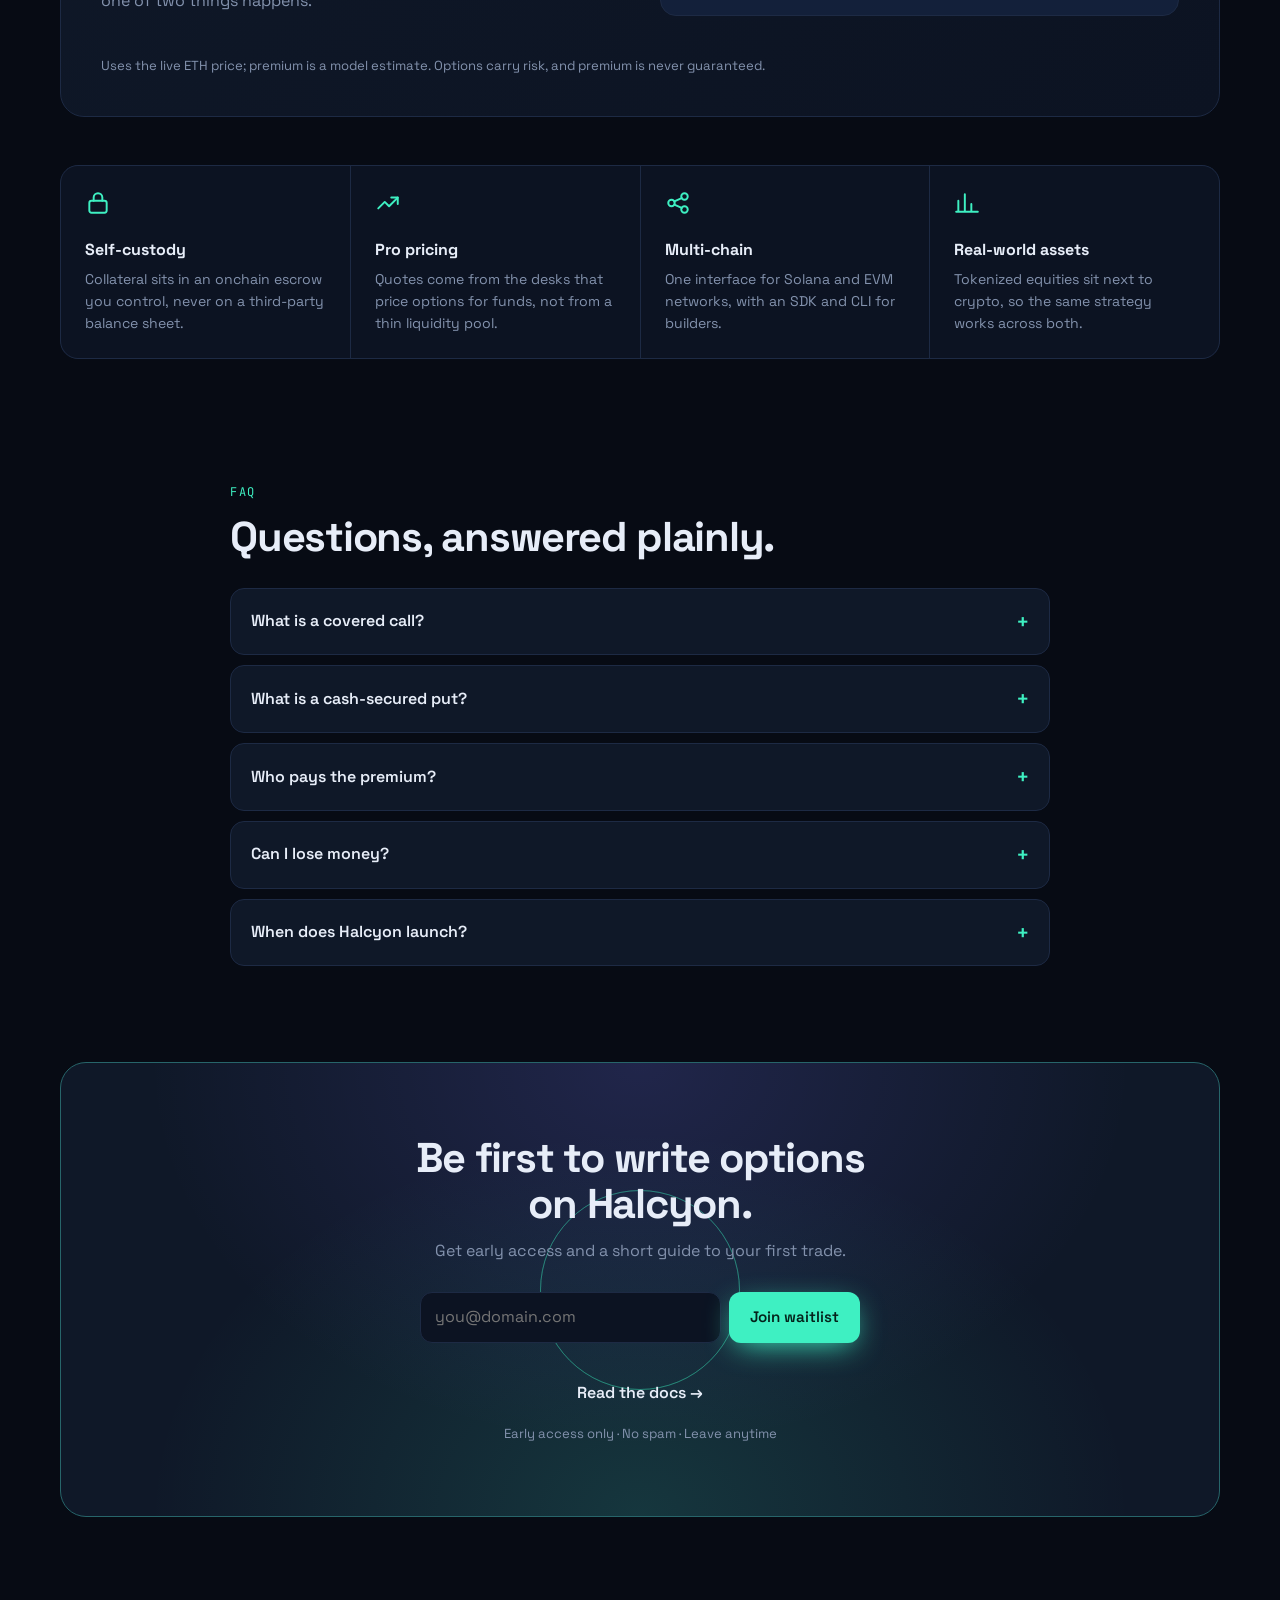
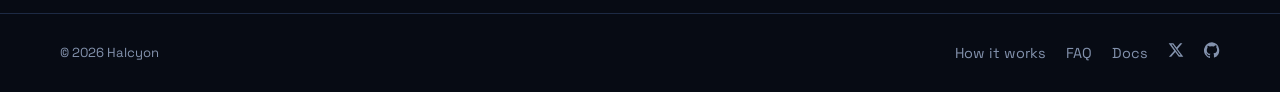
==== commit 37209c3b: "Add X link" ====
--- a/index.html
+++ b/index.html
@@ -11,6 +11,7 @@
 <meta property="og:url" content="https://usehalcyon.xyz/">
 <link rel="canonical" href="https://usehalcyon.xyz/">
 <meta name="twitter:card" content="summary">
+<meta name="twitter:site" content="@usehalcyonxyz">
 <meta name="theme-color" content="#070b14">
 <link rel="icon" href="favicon.svg" type="image/svg+xml">
 <link rel="preconnect" href="https://fonts.googleapis.com">
@@ -212,6 +213,7 @@
       <a href="#how">How it works</a>
       <a href="#faq">FAQ</a>
       <a href="docs.html">Docs</a>
+      <a href="https://x.com/usehalcyonxyz" target="_blank" rel="noopener" aria-label="X"><svg width="16" height="16" viewBox="0 0 24 24" fill="currentColor"><path d="M18.2 2h3.4l-7.4 8.5L23 22h-6.8l-5.3-7-6.1 7H1.4l7.9-9L1 2h7l4.8 6.4L18.2 2zm-1.2 18h1.9L7.1 3.9H5.1L17 20z"/></svg></a>
       <a href="https://github.com/halcyon-rh" target="_blank" rel="noopener" aria-label="GitHub"><svg width="16" height="16" viewBox="0 0 24 24" fill="currentColor"><path d="M12 .5a12 12 0 0 0-3.8 23.4c.6.1.8-.3.8-.6v-2c-3.3.7-4-1.6-4-1.6-.6-1.4-1.4-1.8-1.4-1.8-1-.7.1-.7.1-.7 1.2.1 1.8 1.2 1.8 1.2 1 1.8 2.8 1.3 3.5 1 .1-.8.4-1.3.7-1.6-2.7-.3-5.5-1.3-5.5-5.9 0-1.3.5-2.4 1.2-3.2-.1-.3-.5-1.5.1-3.2 0 0 1-.3 3.3 1.2a11.5 11.5 0 0 1 6 0C17.3 4.7 18.3 5 18.3 5c.7 1.7.2 2.9.1 3.2.8.8 1.2 1.9 1.2 3.2 0 4.6-2.8 5.6-5.5 5.9.4.4.8 1.1.8 2.2v3.3c0 .3.2.7.8.6A12 12 0 0 0 12 .5z"/></svg></a>
     </div>
   </div>
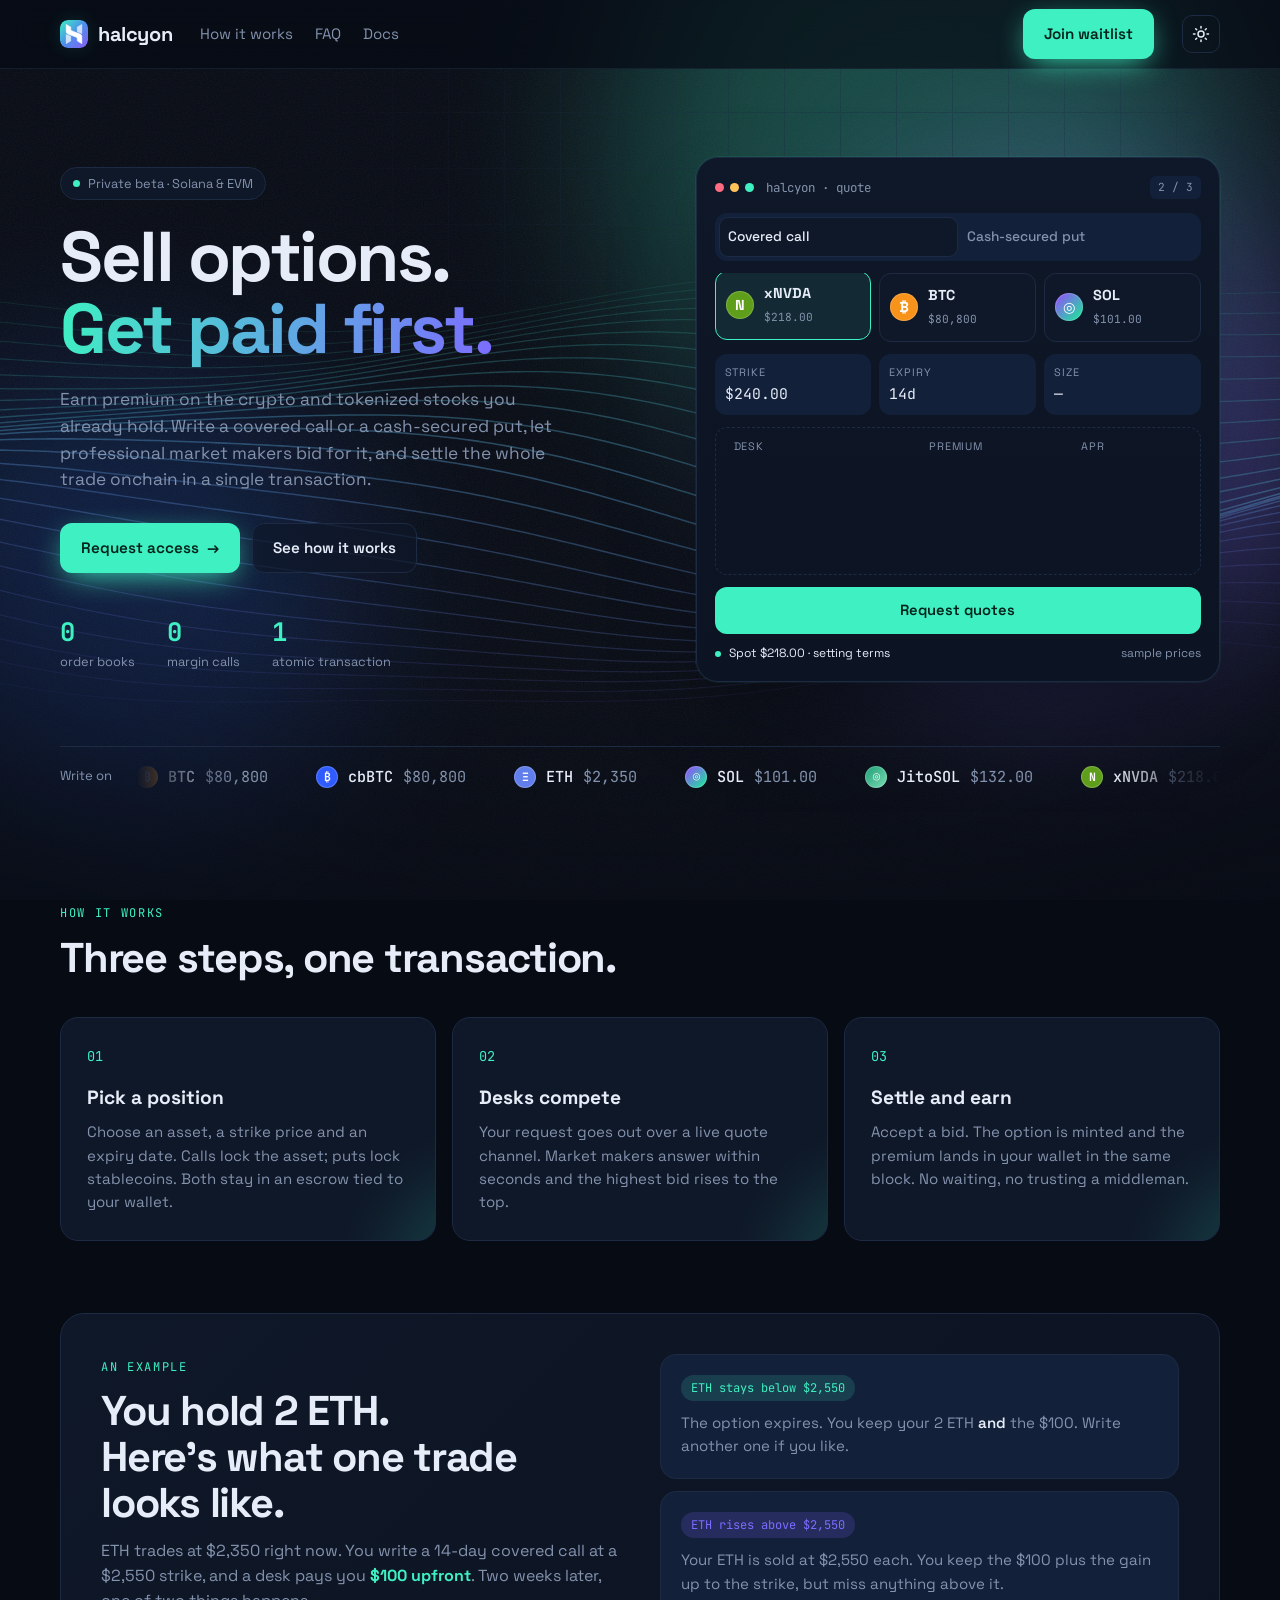
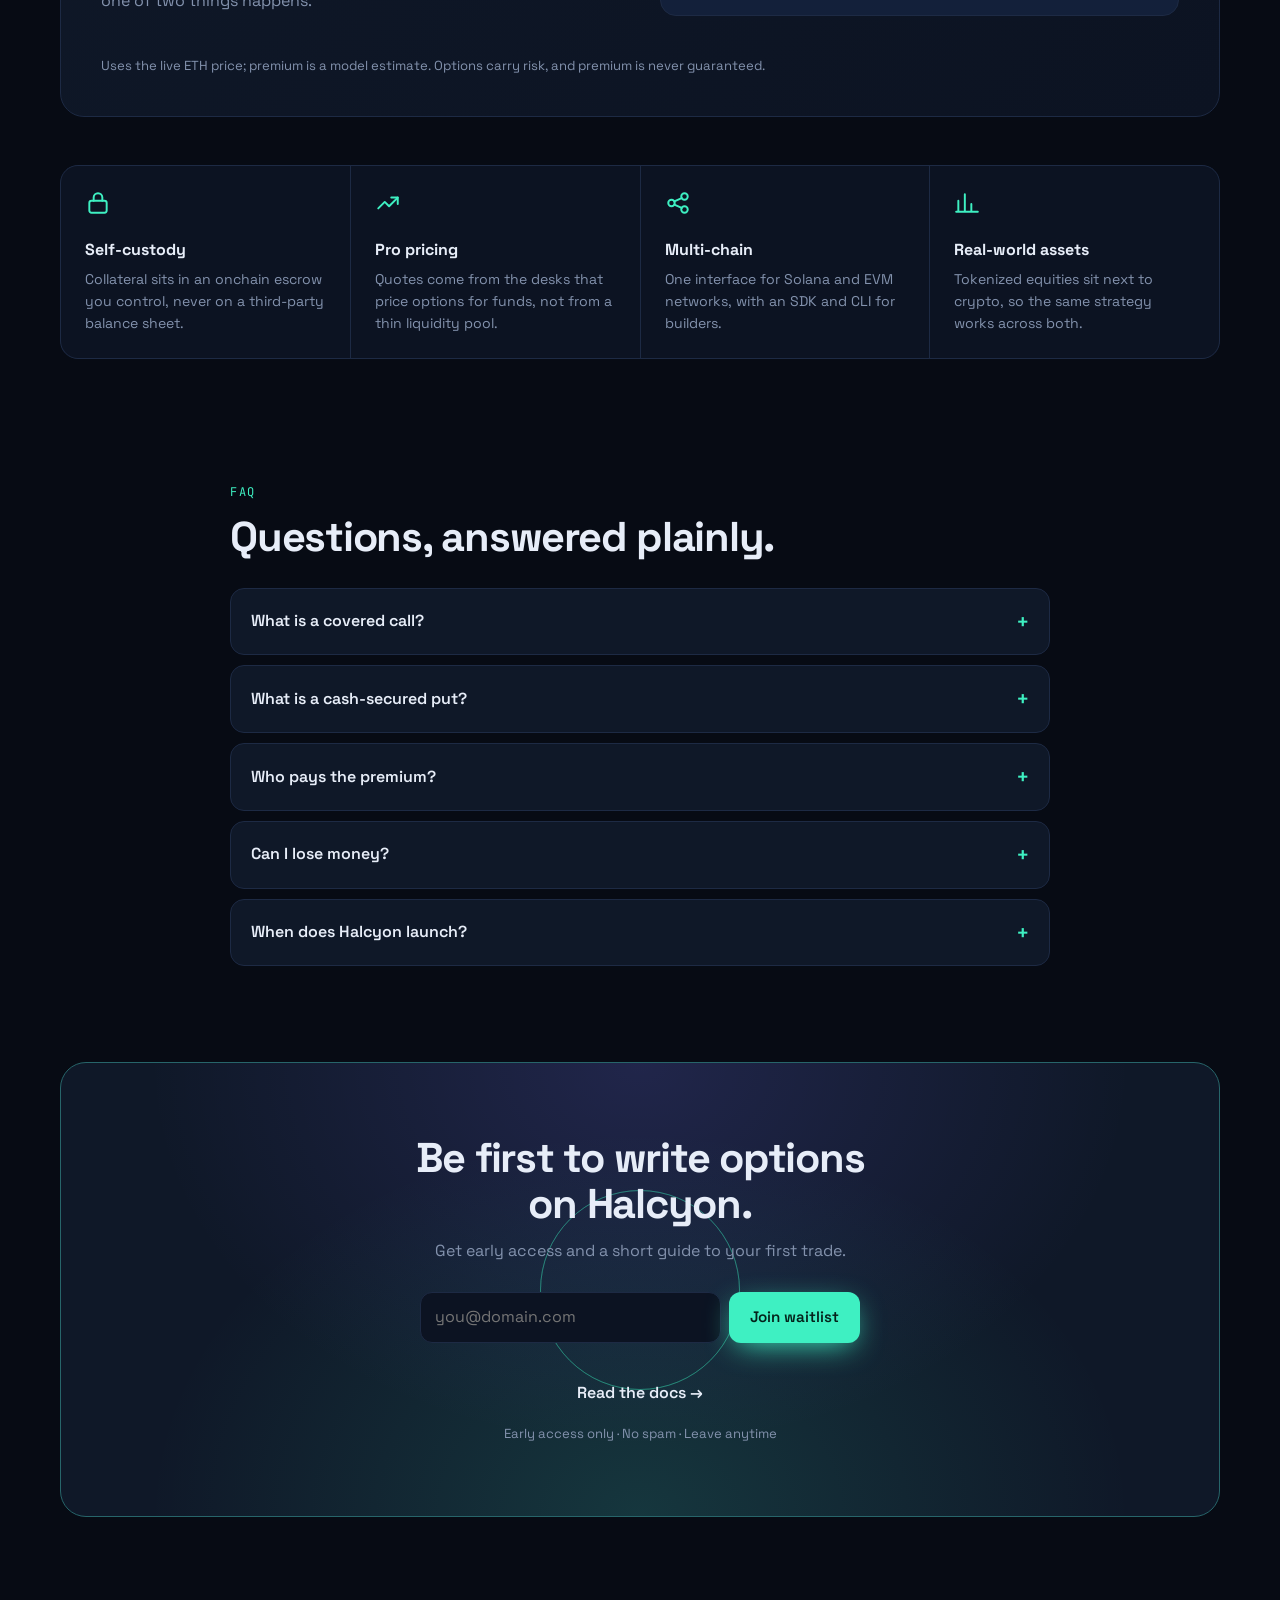
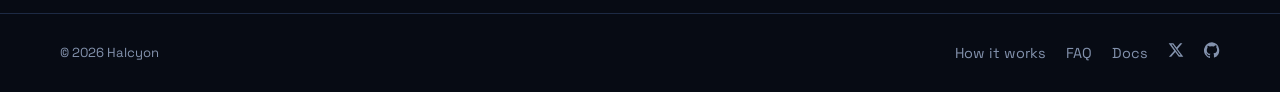
==== commit d2889509: "Add link preview image" ====
--- a/index.html
+++ b/index.html
@@ -9,9 +9,15 @@
 <meta property="og:description" content="Earn option premium on crypto and tokenized stocks. Market makers compete, settlement is onchain.">
 <meta property="og:type" content="website">
 <meta property="og:url" content="https://usehalcyon.xyz/">
+<meta property="og:site_name" content="Halcyon">
+<meta property="og:image" content="https://usehalcyon.xyz/og.jpg">
+<meta property="og:image:width" content="1200">
+<meta property="og:image:height" content="630">
+<meta property="og:image:alt" content="Halcyon: Sell options onchain. Get paid first.">
 <link rel="canonical" href="https://usehalcyon.xyz/">
-<meta name="twitter:card" content="summary">
+<meta name="twitter:card" content="summary_large_image">
 <meta name="twitter:site" content="@usehalcyonxyz">
+<meta name="twitter:image" content="https://usehalcyon.xyz/og.jpg">
 <meta name="theme-color" content="#070b14">
 <link rel="icon" href="favicon.svg" type="image/svg+xml">
 <link rel="preconnect" href="https://fonts.googleapis.com">
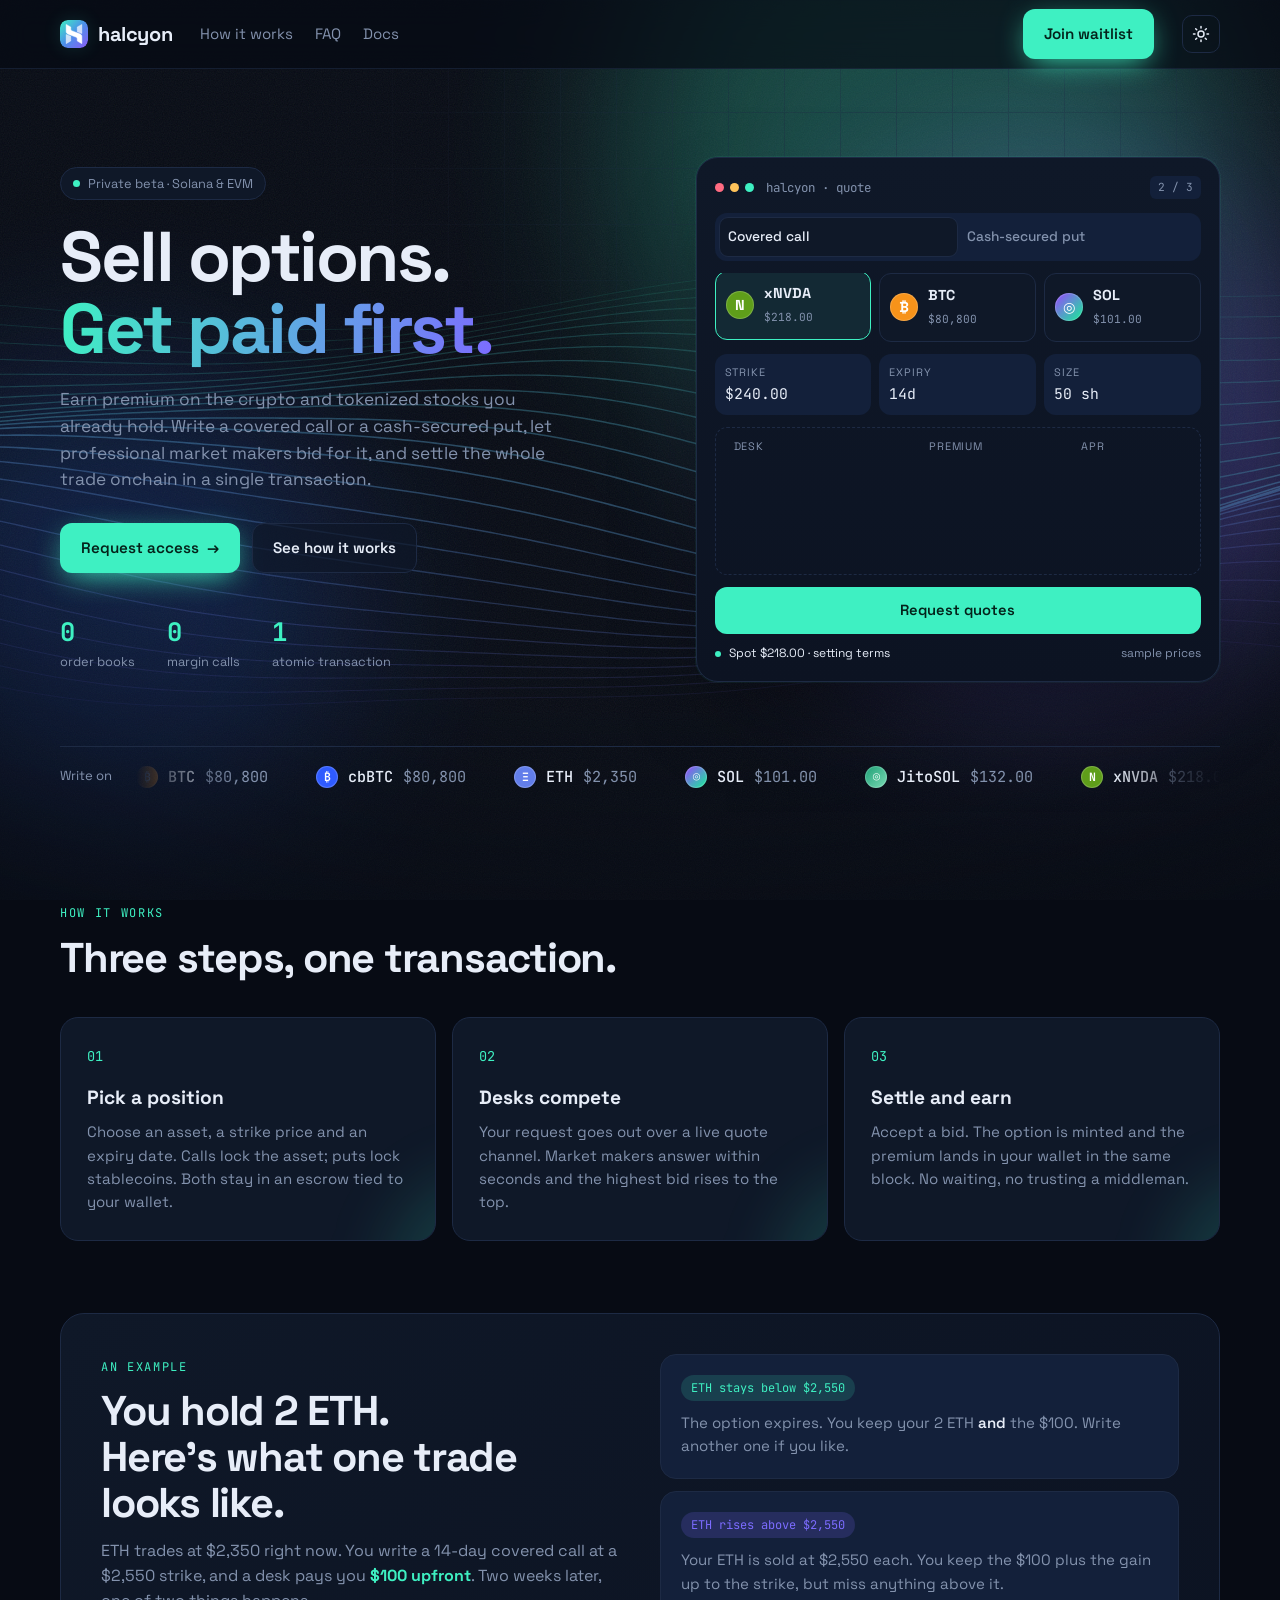
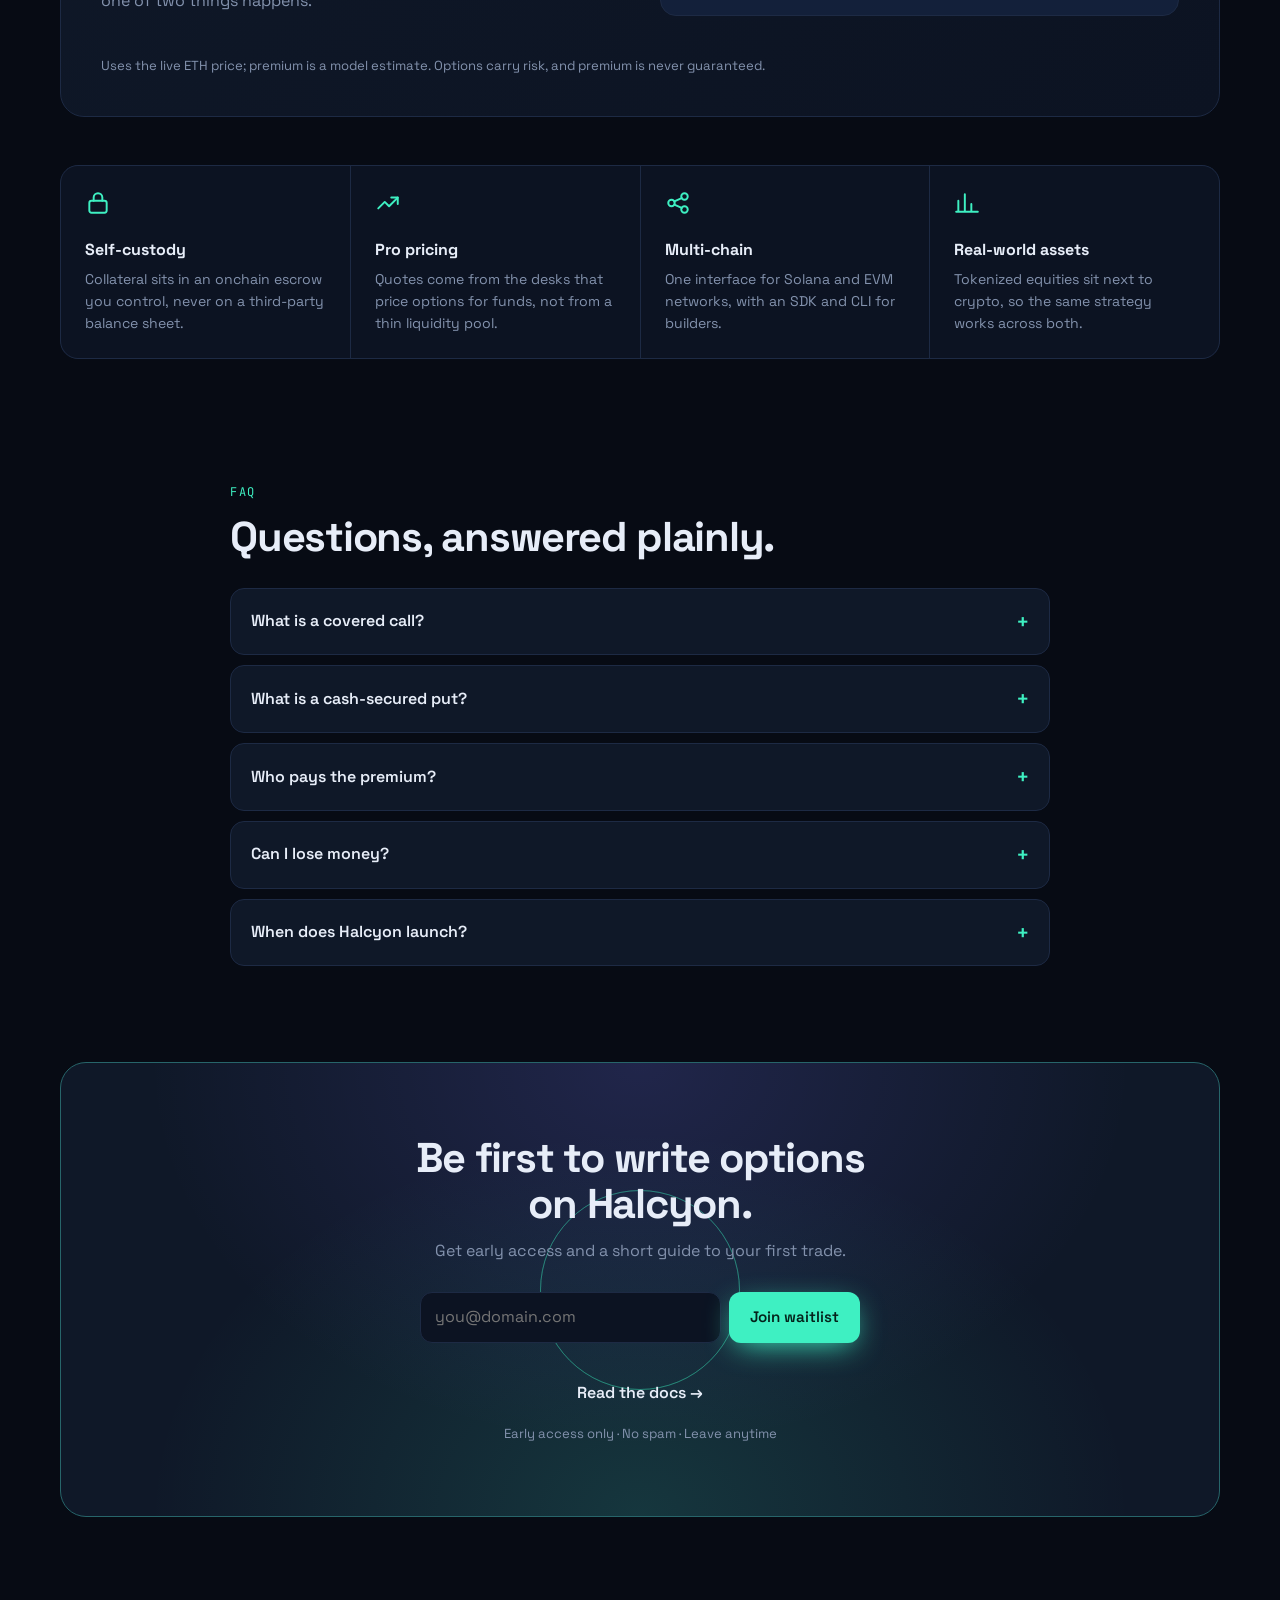
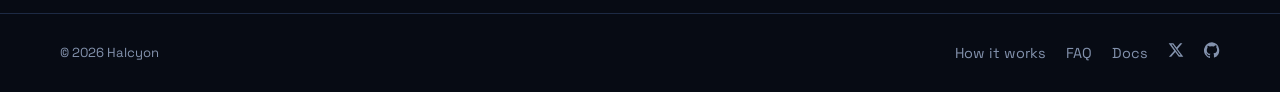
==== commit 0e1d5020: "Fix link preview" ====
--- a/index.html
+++ b/index.html
@@ -8,16 +8,20 @@
 <meta property="og:title" content="Halcyon — Sell options, get paid first">
 <meta property="og:description" content="Earn option premium on crypto and tokenized stocks. Market makers compete, settlement is onchain.">
 <meta property="og:type" content="website">
-<meta property="og:url" content="https://usehalcyon.xyz/">
 <meta property="og:site_name" content="Halcyon">
-<meta property="og:image" content="https://usehalcyon.xyz/og.jpg">
+<meta property="og:image" content="https://usehalcyon.xyz/halcyon-preview.jpg">
+<meta property="og:image:secure_url" content="https://usehalcyon.xyz/halcyon-preview.jpg">
+<meta property="og:image:type" content="image/jpeg">
 <meta property="og:image:width" content="1200">
 <meta property="og:image:height" content="630">
 <meta property="og:image:alt" content="Halcyon: Sell options onchain. Get paid first.">
 <link rel="canonical" href="https://usehalcyon.xyz/">
 <meta name="twitter:card" content="summary_large_image">
 <meta name="twitter:site" content="@usehalcyonxyz">
-<meta name="twitter:image" content="https://usehalcyon.xyz/og.jpg">
+<meta name="twitter:title" content="Halcyon — Sell options, get paid first">
+<meta name="twitter:description" content="Earn option premium on crypto and tokenized stocks. Market makers compete, settlement is onchain.">
+<meta name="twitter:image" content="https://usehalcyon.xyz/halcyon-preview.jpg">
+<meta name="twitter:image:alt" content="Halcyon: Sell options onchain. Get paid first.">
 <meta name="theme-color" content="#070b14">
 <link rel="icon" href="favicon.svg" type="image/svg+xml">
 <link rel="preconnect" href="https://fonts.googleapis.com">
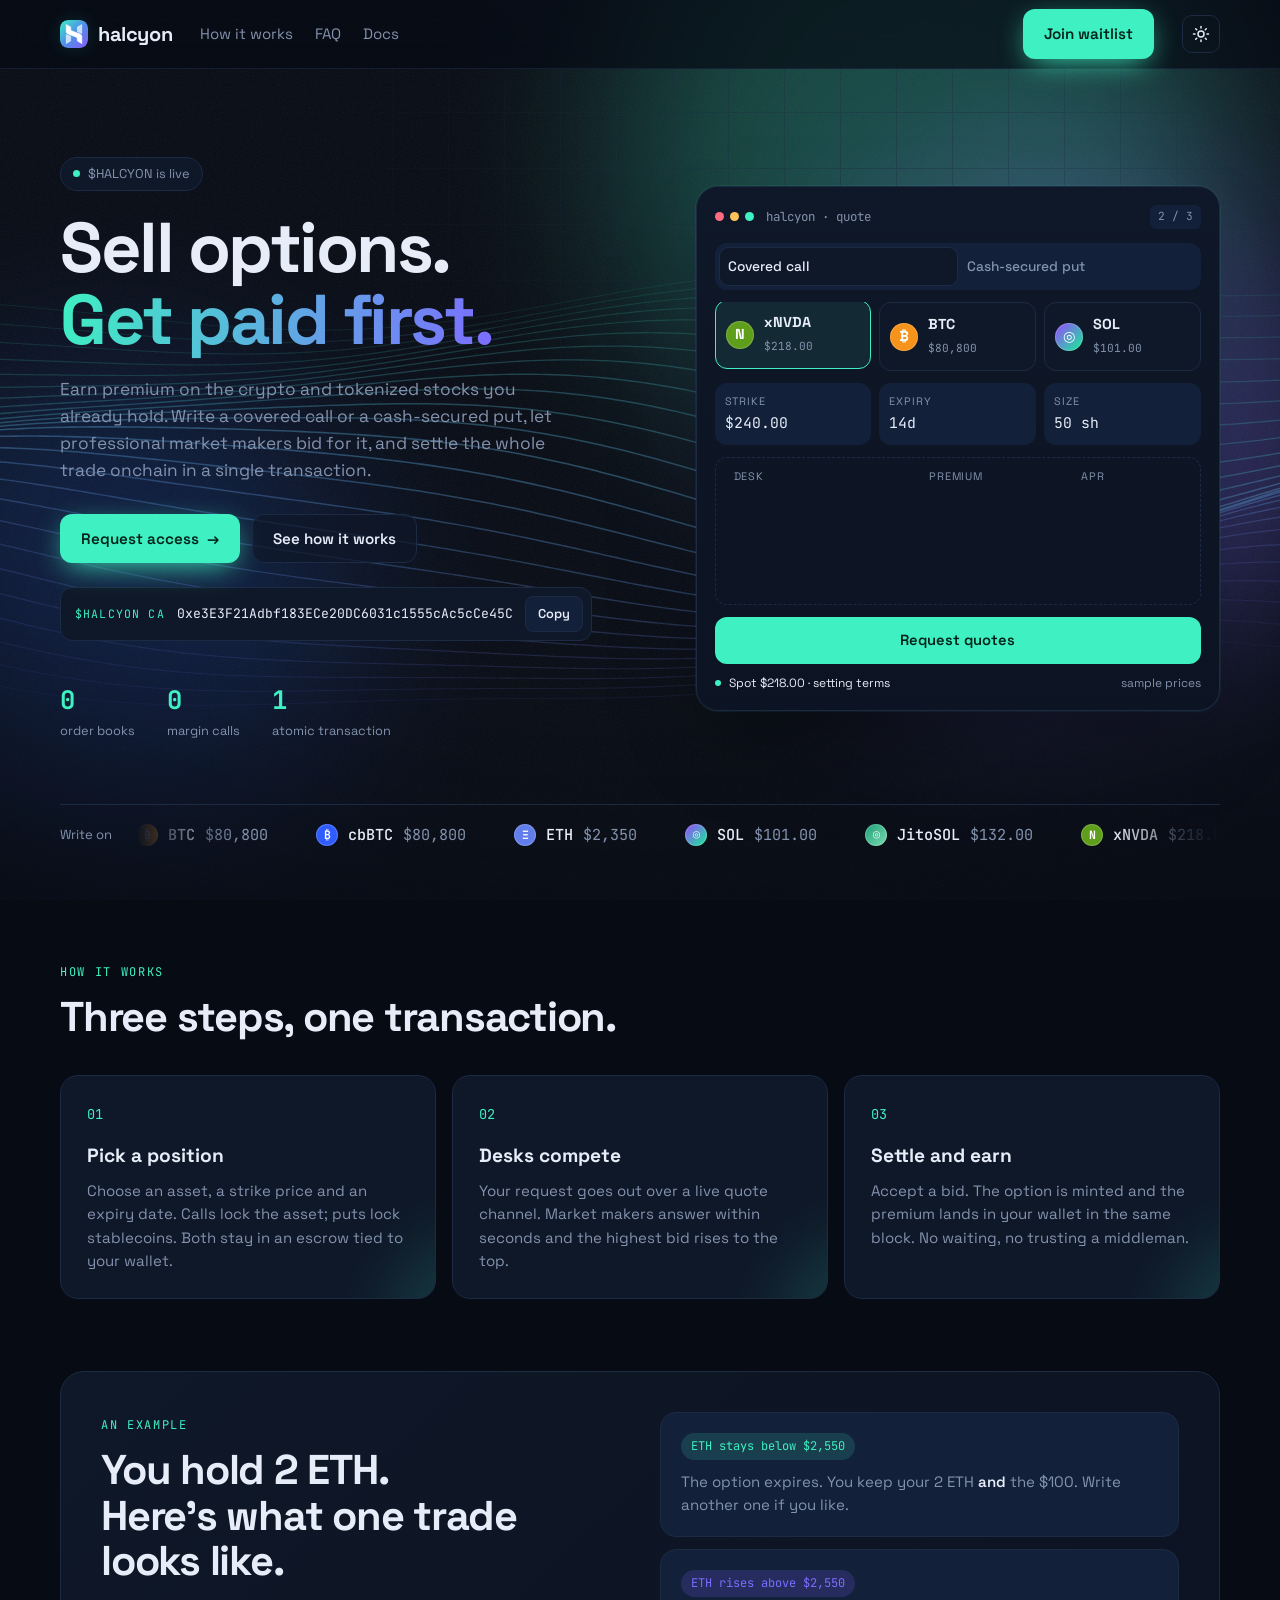
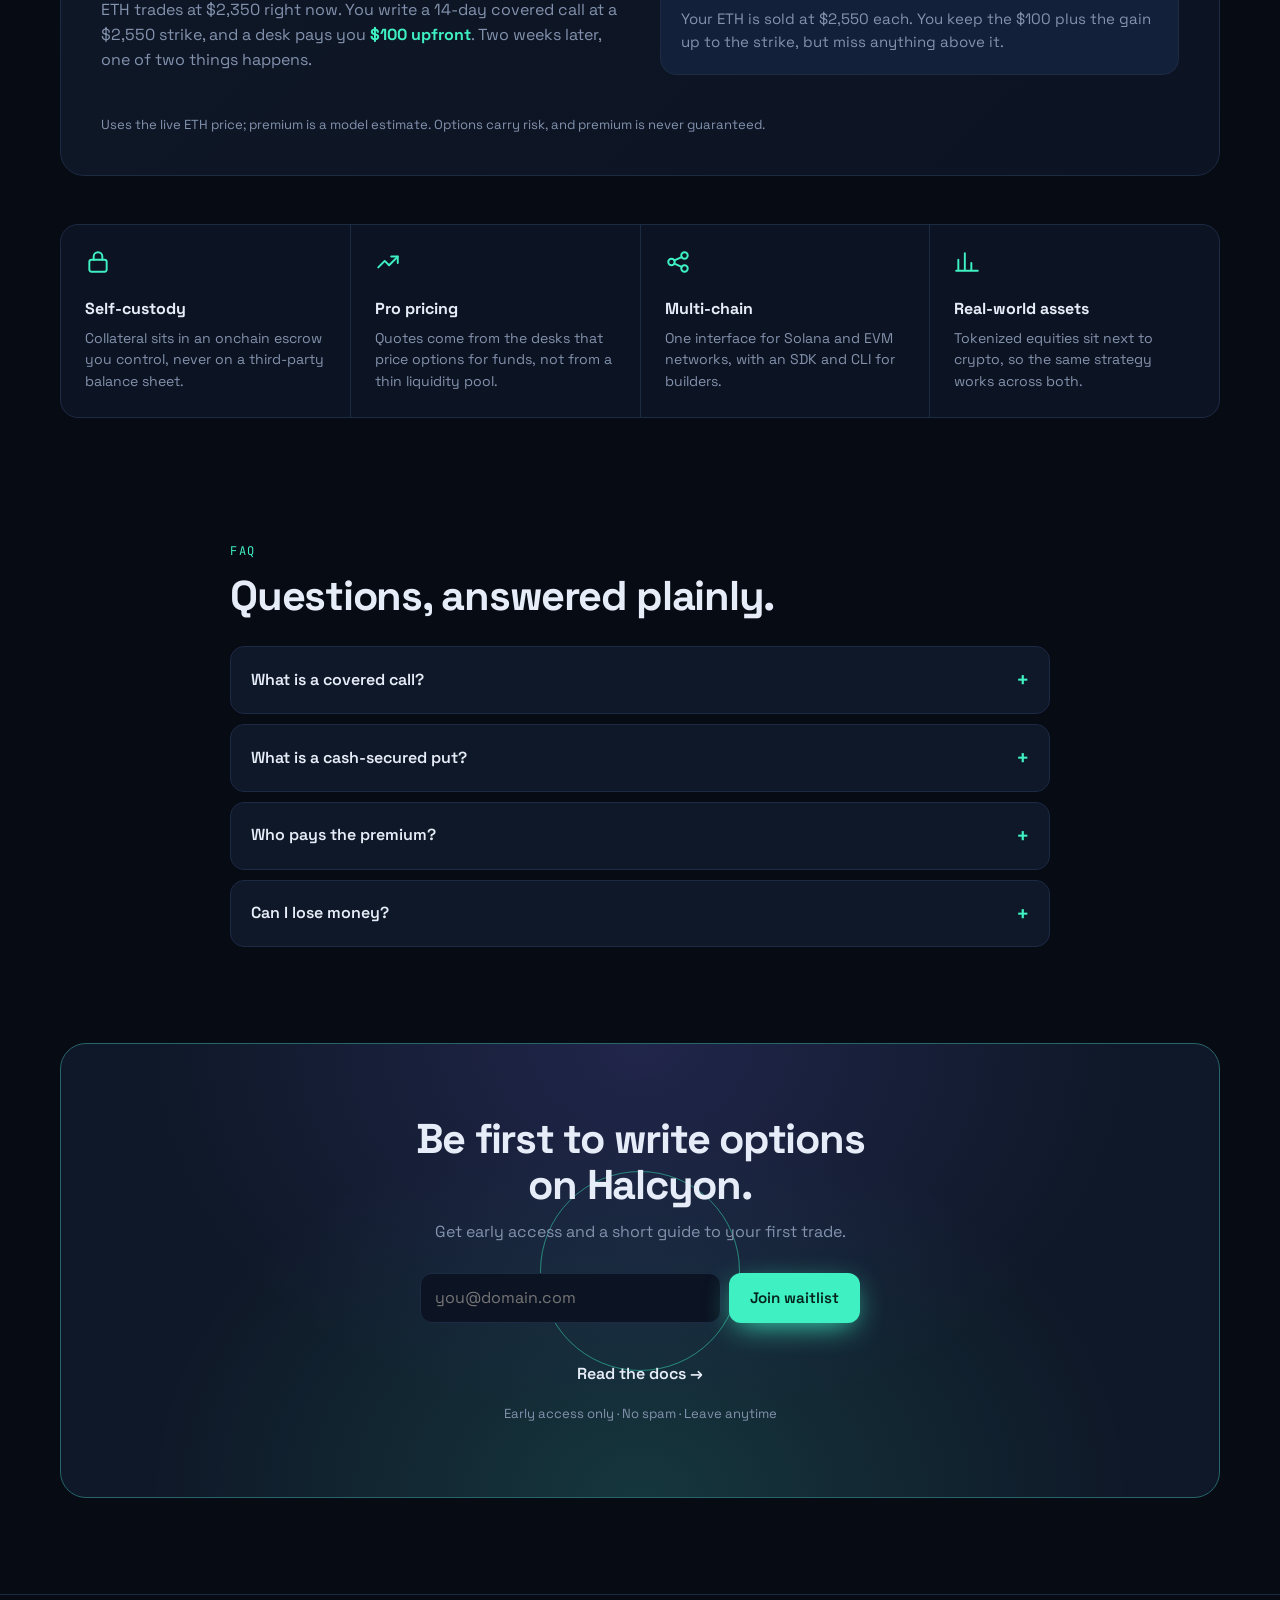
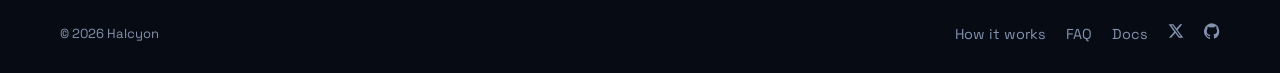
==== commit 2bf36e59: "Add files via upload" ====
--- a/index.html
+++ b/index.html
@@ -53,12 +53,17 @@
 <main id="main">
   <section class="hero wrap">
     <div class="hero-copy">
-      <span class="pill"><span class="pulse"></span>Private beta · Solana &amp; EVM</span>
+      <span class="pill"><span class="pulse"></span>$HALCYON is live</span>
       <h1>Sell options.<br><span class="grad">Get paid first.</span></h1>
       <p class="lead">Earn premium on the crypto and tokenized stocks you already hold. Write a covered call or a cash-secured put, let professional market makers bid for it, and settle the whole trade onchain in a single transaction.</p>
       <div class="cta-row">
         <a href="#waitlist" class="btn btn-primary">Request access <span aria-hidden="true">→</span></a>
         <a href="#how" class="btn btn-ghost">See how it works</a>
+      </div>
+      <div class="ca-box">
+        <span class="ca-label">$HALCYON CA</span>
+        <code class="ca-addr" id="caAddr">0xe3E3F21Adbf183ECe20DC6031c1555cAc5cCe45C</code>
+        <button type="button" class="ca-copy" id="caCopy" aria-label="Copy contract address">Copy</button>
       </div>
       <ul class="hero-facts">
         <li><strong>0</strong><span>order books</span></li>
@@ -190,10 +195,6 @@
         <summary>Can I lose money?</summary>
         <p>Yes. With a call, you give up gains above the strike. With a put, you may end up buying an asset that keeps falling. Premium softens this, but doesn't remove it.</p>
       </details>
-      <details class="reveal">
-        <summary>When does Halcyon launch?</summary>
-        <p>We're in private beta. Join the waitlist and we'll email you when your spot opens up.</p>
-      </details>
     </div>
   </section>
 
--- a/styles.css
+++ b/styles.css
@@ -120,6 +120,12 @@
 .grad { background: linear-gradient(100deg, var(--accent), var(--accent-2)); -webkit-background-clip: text; background-clip: text; color: transparent; }
 .lead { color: var(--muted); font-size: 1.08rem; max-width: 520px; }
 .cta-row { display: flex; gap: 12px; margin-top: 30px; flex-wrap: wrap; }
+.ca-box { display: flex; align-items: center; gap: 12px; margin-top: 24px; padding: 8px 8px 8px 14px; max-width: 100%; border: 1px solid var(--line); border-radius: 12px; background: var(--card); width: fit-content; }
+.ca-label { flex: none; font-family: "JetBrains Mono", monospace; font-size: .72rem; letter-spacing: .1em; text-transform: uppercase; color: var(--accent); }
+.ca-addr { min-width: 0; word-break: break-all; line-height: 1.4; font-family: "JetBrains Mono", monospace; font-size: .82rem; color: var(--text); }
+.ca-copy { flex: none; font: inherit; font-size: .8rem; font-weight: 600; padding: 7px 12px; border-radius: 8px; border: 1px solid var(--line); background: var(--card-2); color: var(--text); cursor: pointer; transition: border-color .2s; }
+.ca-copy:hover { border-color: var(--muted); }
+.ca-copy:focus-visible { outline: 2px solid var(--accent); outline-offset: 2px; }
 .hero-facts { list-style: none; display: flex; gap: 32px; margin-top: 40px; }
 .hero-facts li { display: flex; flex-direction: column; }
 .hero-facts strong { font-family: "JetBrains Mono", monospace; font-size: 1.6rem; color: var(--accent); }
